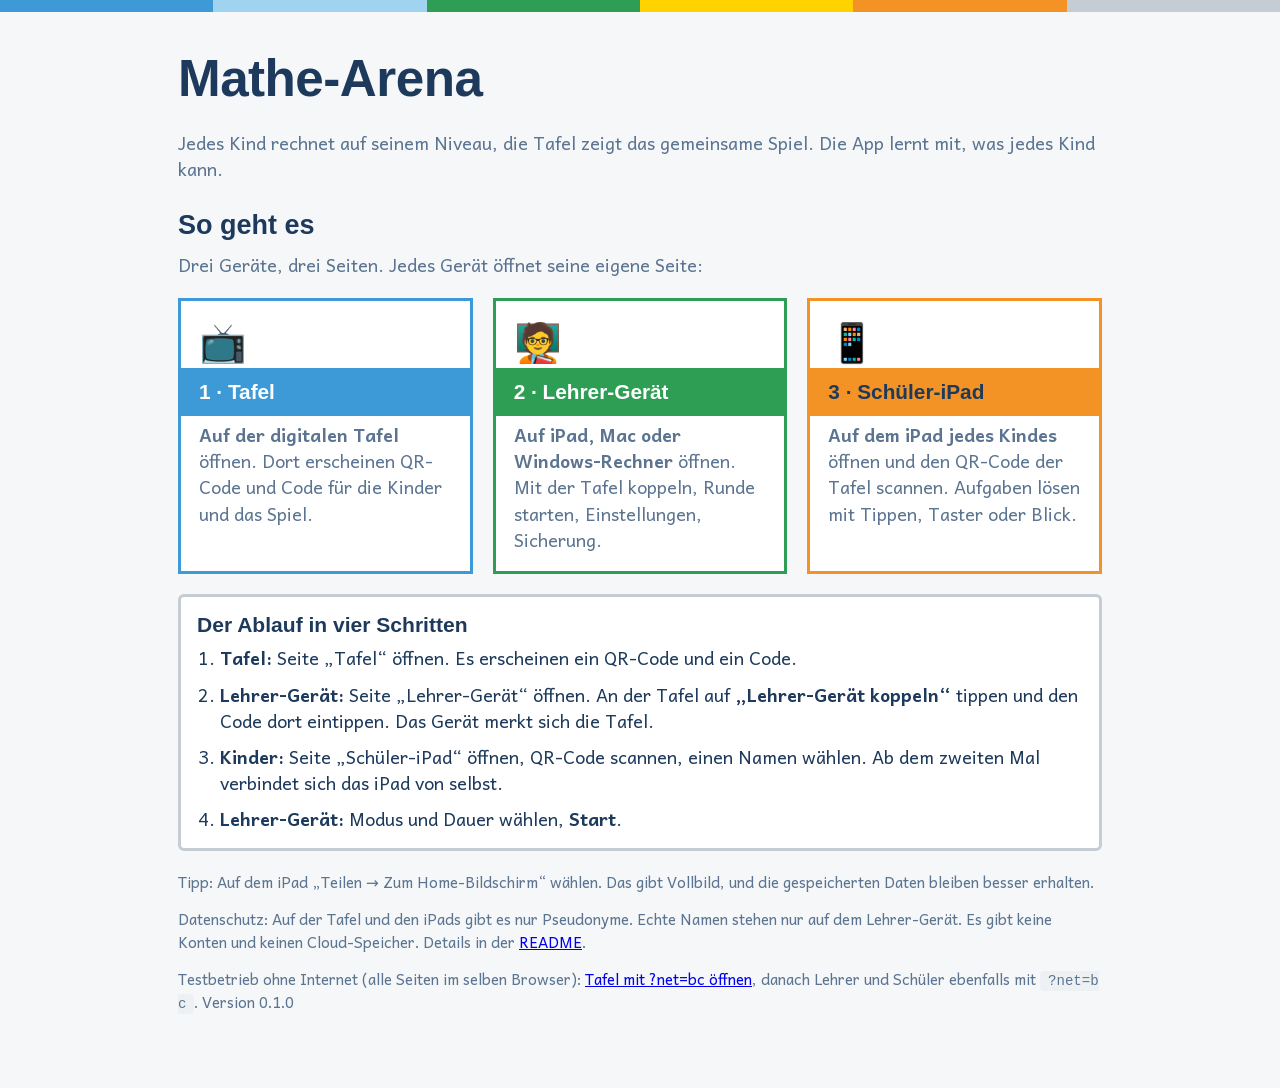
==== index.html @ 2b8276e8 "Blumenwiese als zweites Klassenziel: jede richtige Antwort lässt eine Blume sprießen Auswahl Rennstr" ====
<!doctype html>
<html lang="de">
<head>
<meta charset="utf-8">
<meta name="viewport" content="width=device-width, initial-scale=1">
<meta name="apple-mobile-web-app-capable" content="yes">
<title>Mathe-Arena</title>
<link rel="stylesheet" href="css/style.css?v=6">
</head>
<body class="theme-jugend">
<div class="band" aria-hidden="true"><i></i><i></i><i></i><i></i><i></i><i></i></div>
<div class="home">
  <h1>Mathe-Arena</h1>
  <p class="muted">Jedes Kind rechnet auf seinem Niveau, die Tafel zeigt das gemeinsame Spiel. Die App lernt mit, was jedes Kind kann.</p>

  <h2 style="margin-top:28px">So geht es</h2>
  <p class="muted" style="margin-top:0">Drei Geräte, drei Seiten. Jedes Gerät öffnet seine eigene Seite:</p>
  <div class="tiles">
    <a class="tile" id="lTafel" href="tafel.html"><div class="ic">📺</div><h2>1 · Tafel</h2><div class="muted"><b>Auf der digitalen Tafel</b> öffnen. Dort erscheinen QR-Code und Code für die Kinder und das Spiel.</div></a>
    <a class="tile" id="lLehrer" href="lehrer.html"><div class="ic">🧑‍🏫</div><h2>2 · Lehrer-Gerät</h2><div class="muted"><b>Auf iPad, Mac oder Windows-Rechner</b> öffnen. Mit der Tafel koppeln, Runde starten, Einstellungen, Sicherung.</div></a>
    <a class="tile" id="lSchueler" href="schueler.html"><div class="ic">📱</div><h2>3 · Schüler-iPad</h2><div class="muted"><b>Auf dem iPad jedes Kindes</b> öffnen und den QR-Code der Tafel scannen. Aufgaben lösen mit Tippen, Taster oder Blick.</div></a>
  </div>

  <div class="card" style="margin-top:8px">
    <h3 style="margin-top:0">Der Ablauf in vier Schritten</h3>
    <ol class="steps">
      <li><b>Tafel:</b> Seite „Tafel“ öffnen. Es erscheinen ein QR-Code und ein Code.</li>
      <li><b>Lehrer-Gerät:</b> Seite „Lehrer-Gerät“ öffnen. An der Tafel auf <b>„Lehrer-Gerät koppeln“</b> tippen und den Code dort eintippen. Das Gerät merkt sich die Tafel.</li>
      <li><b>Kinder:</b> Seite „Schüler-iPad“ öffnen, QR-Code scannen, einen Namen wählen. Ab dem zweiten Mal verbindet sich das iPad von selbst.</li>
      <li><b>Lehrer-Gerät:</b> Modus und Dauer wählen, <b>Start</b>.</li>
    </ol>
  </div>

  <p class="small muted" style="margin-top:20px">Tipp: Auf dem iPad „Teilen → Zum Home-Bildschirm“ wählen. Das gibt Vollbild, und die gespeicherten Daten bleiben besser erhalten.</p>
  <p class="small muted">Datenschutz: Auf der Tafel und den iPads gibt es nur Pseudonyme. Echte Namen stehen nur auf dem Lehrer-Gerät. Es gibt keine Konten und keinen Cloud-Speicher. Details in der <a href="https://github.com/Walteroelf/Mathe-Arena#readme">README</a>.</p>
  <p class="small muted">Testbetrieb ohne Internet (alle Seiten im selben Browser): <a id="lTest" href="tafel.html?net=bc">Tafel mit ?net=bc öffnen</a>, danach Lehrer und Schüler ebenfalls mit <code>?net=bc</code>. Version <span id="ver"></span></p>
</div>
<script src="js/common.js?v=2"></script>
<script>document.getElementById('ver').textContent = MR.VERSION;</script>
</body>
</html>
---- css/style.css ----
/* Mathe-Arena: gemeinsame Gestaltung (Tafel, Lehrer, Schüler)
   Angelehnt an Kirmes-Kiosk und die Übersichtsseite: Erscheinungsbild der Spiele 1972 (Otl Aicher).
   Helle, heitere Farben (Blau, Hellblau, Grün, Hellgrün, Gelb, Orange, Silber, viel Weiß), flache Flächen,
   kleine Rundungen, kein Rot und kein Schwarz (Schrift in Dunkelblau). "Richtig" ist Grün, "Schau noch mal" Orange. */
@font-face{ font-family:"Andika"; font-weight:400; font-display:swap; src:url("../schriften/andika-400.woff2") format("woff2"); }
@font-face{ font-family:"Andika"; font-weight:700; font-display:swap; src:url("../schriften/andika-700.woff2") format("woff2"); }

:root{
  color-scheme:light dark;
  --blau:#3d9ad6; --hellblau:#9fd3f0; --gruen:#2f9e55; --hellgruen:#8cc63f; --gelb:#ffd200; --orange:#f39325; --silber:#c5ccd3; --orange-dunkel:#c76f0a;
  --bg:#f5f7f9; --panel:#ffffff; --panel2:#eef1f4; --line:#c5ccd3; --rand:#1d3a5c;
  --text:#1d3a5c; --muted:#5b7491;
  --accent:#1f6fae; --on-accent:#ffffff; --accent2:var(--orange);
  --ok:#2f9e55; --on-ok:#ffffff; --bad:var(--orange-dunkel); --warn:var(--gelb); --on-gelb:#1d3a5c;
  --radius:6px;
  --sky:#e3f3fc; --hill1:#8cc63f; --hill2:#2f9e55;
  --schrift:"Andika",system-ui,sans-serif;
  --anzeige:"Helvetica Neue",Helvetica,Arial,system-ui,sans-serif;
}
@media (prefers-color-scheme:dark){
  :root{
    --bg:#121c27; --panel:#1b2735; --panel2:#243345; --line:#3d5168; --rand:#9fb3c8;
    --text:#e8f0f7; --muted:#9fb3c8;
    --accent:#6bb8ea; --on-accent:#0f2133; --ok:#45b86b; --on-ok:#0f2133; --bad:#f3a24a;
    --sky:#1c3248; --hill1:#3f8a45; --hill2:#2b6b45;
  }
}
/* Leitfarbe je Stil (nur die Akzentfarbe wechselt) */
.theme-kinder{ --accent:#f39325; --on-accent:#1d3a5c; --accent2:#1f6fae; }
.theme-erwachsen{ --accent:#1e7f4a; --on-accent:#ffffff; --accent2:#f39325; }
@media (prefers-color-scheme:dark){
  .theme-kinder{ --accent:#f3a24a; --on-accent:#0f2133; --accent2:#6bb8ea; }
  .theme-erwachsen{ --accent:#45b86b; --on-accent:#0f2133; }
}

*{ box-sizing:border-box; -webkit-tap-highlight-color:transparent; }
html,body{ margin:0; height:100%; }
body{ background:var(--bg); color:var(--text); font:18px/1.45 var(--schrift); overscroll-behavior:none; }
h1,h2,h3{ margin:.2em 0 .4em; line-height:1.15; font-family:var(--anzeige); font-weight:800; }
button{ font:inherit; color:inherit; cursor:pointer; }
button:focus-visible,select:focus-visible,input:focus-visible,a:focus-visible{ outline:4px solid var(--hellblau); outline-offset:3px; }
.hidden{ display:none !important; }
.muted{ color:var(--muted); }
.small{ font-size:.85em; }
.row{ display:flex; gap:12px; align-items:center; flex-wrap:wrap; }
.grow{ flex:1; }

/* Farbband wie auf der Übersichtsseite */
.band{ display:flex; height:12px; flex:none; }
.band i{ flex:1; }
.band i:nth-child(1){ background:var(--blau); } .band i:nth-child(2){ background:var(--hellblau); } .band i:nth-child(3){ background:var(--gruen); }
.band i:nth-child(4){ background:var(--gelb); } .band i:nth-child(5){ background:var(--orange); } .band i:nth-child(6){ background:var(--silber); }

.btn{ background:var(--panel); border:3px solid var(--rand); border-radius:var(--radius); padding:10px 18px; font-weight:700; min-height:48px; }
.btn:active{ transform:translateY(2px); }
.btn.primary{ background:var(--accent); border-color:var(--accent); color:var(--on-accent); }
.btn.good{ background:var(--ok); border-color:var(--ok); color:var(--on-ok); }
.btn.danger{ background:transparent; border-color:var(--bad); color:var(--bad); }
.btn.small{ min-height:38px; padding:5px 12px; font-size:.9rem; border-width:2px; }
.btn.on{ outline:4px solid var(--hellblau); }
.btn:disabled{ opacity:.45; cursor:default; }
.btn.big{ font-size:1.35rem; padding:16px 26px; min-height:64px; }
a.btn{ color:inherit; text-decoration:none; display:inline-flex; align-items:center; }
.card{ background:var(--panel); border:3px solid var(--line); border-radius:var(--radius); padding:16px; }
input,select{ font:inherit; background:var(--panel); color:var(--text); border:3px solid var(--line); border-radius:var(--radius); padding:8px 12px; min-height:46px; max-width:100%; }
input:focus,select:focus{ border-color:var(--accent); }
input[type=checkbox],input[type=radio]{ min-height:0; width:22px; height:22px; accent-color:var(--accent); }
label.chk{ display:flex; gap:8px; align-items:center; padding:6px 0; }
.seg{ display:inline-flex; border:3px solid var(--rand); border-radius:var(--radius); overflow:hidden; background:var(--panel); }
.seg button{ border:0; background:transparent; padding:9px 16px; font-weight:700; }
.seg button.on{ background:var(--accent); color:var(--on-accent); }
.dot{ display:inline-block; width:12px; height:12px; border-radius:50%; background:var(--silber); vertical-align:middle; }
.dot.ok{ background:var(--gruen); } .dot.bad{ background:var(--orange-dunkel); } .dot.warn{ background:var(--gelb); } .dot.blue{ background:var(--blau); }
.steps{ margin:0; padding-left:1.3em; display:flex; flex-direction:column; gap:10px; }
code{ background:var(--panel2); border-radius:4px; padding:2px 8px; word-break:break-all; font-size:.92em; }
.banner{ background:color-mix(in srgb,var(--gelb) 30%,var(--panel)); border:3px solid var(--gelb); border-radius:var(--radius); padding:10px 14px; }

/* ---------- Startseite ---------- */
.home{ max-width:960px; margin:0 auto; padding:28px 18px 60px; }
.home h1{ font-size:clamp(2rem,6vw,3.2rem); font-weight:900; letter-spacing:-.01em; }
.home .tiles{ display:grid; grid-template-columns:repeat(auto-fit,minmax(250px,1fr)); gap:20px; margin:20px 0; }
.tile{ display:block; text-decoration:none; color:inherit; background:var(--panel); border:3px solid var(--c,var(--blau)); border-radius:0; transition:transform .12s,box-shadow .12s; }
.tile:hover{ transform:translate(-3px,-3px); box-shadow:6px 6px 0 var(--c,var(--blau)); }
.tile h2{ margin:0; padding:12px 18px; background:var(--c,var(--blau)); color:var(--on-c,#fff); font-size:1.3rem; }
.tile .ic{ font-size:2.4rem; padding:12px 18px 0; }
.tile .muted{ padding:6px 18px 18px; }
#lTafel{ --c:var(--blau); } #lLehrer{ --c:var(--gruen); } #lSchueler{ --c:var(--orange); --on-c:#1d3a5c; }
@media (prefers-reduced-motion:reduce){ .tile{ transition:none; } .tile:hover{ transform:none; } }

/* ---------- Schüler ---------- */
body.student{ display:flex; flex-direction:column; height:100dvh; overflow:hidden; user-select:none; -webkit-user-select:none; touch-action:manipulation; font-size:20px; }
.topbar{ display:flex; align-items:center; gap:10px; padding:8px 14px; background:var(--panel); border-bottom:3px solid var(--line); min-height:54px; }
.topbar .name{ font-family:var(--anzeige); font-weight:800; }
.topbar .pts{ margin-left:auto; font-weight:700; font-variant-numeric:tabular-nums; }
.timebar{ height:8px; background:var(--panel2); }
.timebar i{ display:block; height:100%; width:100%; background:var(--accent); transition:width .25s linear; }
.screen{ flex:1; min-height:0; display:none; flex-direction:column; padding:14px; overflow:auto; }
.screen.on{ display:flex; }
.center{ align-items:center; justify-content:center; text-align:center; gap:14px; }
.names{ display:grid; grid-template-columns:repeat(auto-fit,minmax(200px,1fr)); gap:12px; width:100%; max-width:720px; }
.names .btn{ font-size:1.1rem; }

.stage{ flex:1; min-height:0; display:flex; flex-direction:column; position:relative; }
.qwrap{ flex:0 0 auto; text-align:center; padding:6px 0 10px; }
.q{ font-size:clamp(2.4rem,9vw,5rem); font-weight:700; letter-spacing:.02em; font-variant-numeric:tabular-nums; }
.visual svg{ width:min(70vw,420px); max-height:30vh; }
.hintBox{ min-height:0; color:var(--muted); font-size:1.1rem; }
.hintBox svg{ width:min(60vw,300px); max-height:22vh; }
#ans{ flex:1; min-height:0; display:flex; flex-direction:column; }
.opts{ flex:1; min-height:0; display:grid; gap:14px; padding:4px 0; }
.opts.n4{ grid-template-columns:1fr 1fr; grid-template-rows:1fr 1fr; }
.opts.n2{ grid-template-columns:1fr 1fr; }
.opt{ position:relative; background:var(--panel); border:4px solid var(--rand); border-radius:var(--radius); font-size:clamp(2rem,8vw,4.2rem); font-weight:700; display:flex; align-items:center; justify-content:center; min-height:80px; overflow:hidden; }
.opt:active{ transform:translateY(2px); }
.opt.scan{ background:var(--gelb); color:var(--on-gelb); box-shadow:0 0 0 6px color-mix(in srgb,var(--gelb) 55%,transparent); }
.opt.right{ background:var(--gruen); border-color:var(--gruen); color:#fff; }
.opt.wrong{ background:var(--orange); border-color:var(--orange); color:#1d3a5c; }
.dwelling::after{ content:""; position:absolute; inset:0; background:color-mix(in srgb,var(--hellblau) 70%,transparent); animation:dwell var(--dwell,1200ms) linear forwards; pointer-events:none; }
@keyframes dwell{ from{ clip-path:inset(100% 0 0 0);} to{ clip-path:inset(0 0 0 0);} }
.shape{ width:46%; aspect-ratio:1; }
.pad{ flex:1; min-height:0; display:flex; flex-direction:column; gap:10px; }
.padval{ text-align:center; font-size:clamp(2.2rem,8vw,4rem); font-weight:700; min-height:1.3em; background:var(--panel); border:4px solid var(--rand); border-radius:var(--radius); }
.padgrid{ flex:1; min-height:0; display:grid; grid-template-columns:repeat(3,1fr); grid-template-rows:repeat(4,1fr); gap:10px; }
.padgrid button{ background:var(--panel); border:3px solid var(--rand); border-radius:var(--radius); font-size:2.2rem; font-weight:700; }
.padgrid button:active{ transform:translateY(2px); }
.padgrid button.go{ background:var(--gruen); border-color:var(--gruen); color:#fff; }
.bottombar{ display:flex; gap:10px; padding:8px 14px 12px; }
.bottombar .btn{ flex:1; }
.flashOk{ animation:fok .5s; } .flashBad{ animation:fbad .5s; }
@keyframes fok{ 0%{ box-shadow:inset 0 0 0 0 var(--gruen);} 30%{ box-shadow:inset 0 0 0 14px var(--gruen);} 100%{ box-shadow:inset 0 0 0 0 var(--gruen);} }
@keyframes fbad{ 0%{ box-shadow:inset 0 0 0 0 var(--orange);} 30%{ box-shadow:inset 0 0 0 14px var(--orange);} 100%{ box-shadow:inset 0 0 0 0 var(--orange);} }
.upBanner{ position:absolute; left:50%; top:8%; transform:translateX(-50%); background:var(--gelb); color:var(--on-gelb); border:4px solid var(--on-gelb); padding:10px 22px; border-radius:var(--radius); font-family:var(--anzeige); font-weight:900; font-size:1.3rem; z-index:5; animation:pop .4s; }
@keyframes pop{ from{ transform:translateX(-50%) scale(.6); opacity:0;} to{ transform:translateX(-50%) scale(1); opacity:1;} }

/* Stufe 0 */
.s0{ flex:1; display:flex; flex-direction:column; align-items:center; justify-content:center; gap:18px; text-align:center; position:relative; }
.s0 .say{ font-size:clamp(1.6rem,5vw,2.6rem); font-weight:700; min-height:1.3em; }
.bigTarget{ position:relative; width:min(62vw,52vh); aspect-ratio:1; border-radius:50%; background:var(--accent); color:var(--on-accent); display:flex; align-items:center; justify-content:center; font-size:2rem; font-weight:700; overflow:hidden; border:8px solid var(--rand); }
.bigTarget.calm{ opacity:.22; }
.bigTarget.go{ animation:pulse 1s infinite; border-color:var(--gelb); }
@keyframes pulse{ 0%,100%{ transform:scale(1);} 50%{ transform:scale(1.06);} }
.slots{ display:flex; gap:14px; justify-content:center; }
.slot{ width:min(14vw,90px); aspect-ratio:1; border-radius:50%; border:5px dashed var(--line); }
.slot.f{ border:0; background:var(--gruen); }
.numBig{ font-family:var(--anzeige); font-size:clamp(4rem,16vw,9rem); font-weight:900; line-height:1; }
.particle{ position:absolute; width:14px; height:14px; border-radius:50%; pointer-events:none; animation:fly .9s ease-out forwards; }
@keyframes fly{ from{ transform:translate(0,0) scale(1); opacity:1;} to{ transform:translate(var(--dx),var(--dy)) scale(.2); opacity:0;} }

.settings{ position:fixed; inset:0; background:var(--bg); z-index:50; overflow:auto; padding:16px; }
.settings .inner{ max-width:720px; margin:0 auto; display:flex; flex-direction:column; gap:14px; }
.testbox{ display:flex; align-items:center; gap:12px; padding:12px; border:3px dashed var(--line); border-radius:var(--radius); }
.testbox.learning{ border-color:var(--gelb); background:color-mix(in srgb,var(--gelb) 25%,transparent); }
.testdot{ width:26px; height:26px; border-radius:50%; background:var(--panel2); border:3px solid var(--line); }
.testdot.down{ background:var(--gruen); border-color:var(--gruen); }

/* ---------- Tafel ---------- */
body.board{ height:100dvh; overflow:hidden; display:flex; flex-direction:column; cursor:default; font-size:20px; }
.bbar{ display:flex; align-items:center; gap:22px; padding:10px 26px; background:var(--panel); border-bottom:3px solid var(--line); font-size:1.2rem; }
.bbar .timer{ margin-left:auto; font-family:var(--anzeige); font-size:2.6rem; font-weight:900; font-variant-numeric:tabular-nums; }
.bbar .gear{ background:var(--panel); border:3px solid var(--rand); border-radius:var(--radius); padding:6px 14px; font-size:1.1rem; font-weight:700; }
.bmain{ flex:1; min-height:0; position:relative; }
.view{ position:absolute; inset:0; padding:24px 32px; display:none; }
.view.on{ display:flex; }
#vLobby{ gap:48px; align-items:center; justify-content:center; }
#qrBox canvas{ width:min(38vh,34vw); height:min(38vh,34vw); border:3px solid var(--line); }
.codeBig{ font-family:var(--anzeige); font-size:5rem; font-weight:900; letter-spacing:.2em; }
.chips{ display:flex; flex-wrap:wrap; gap:12px; }
.chip{ display:inline-flex; align-items:center; gap:8px; padding:8px 18px; border-radius:999px; background:var(--panel); border:4px solid var(--c,var(--line)); font-size:1.3rem; font-weight:700; }
.chip.off{ opacity:.4; }
.chip .dot{ background:var(--c); }
#vRun{ flex-direction:column; gap:14px; }
#trackBox{ position:relative; flex:1; min-height:0; }
#track{ width:100%; height:100%; }
#pct{ position:absolute; left:0; right:0; top:50%; transform:translateY(-50%); text-align:center; pointer-events:none; }
#pct b{ font-family:var(--anzeige); font-size:6rem; font-weight:900; display:block; line-height:1; }
#pct span{ font-size:1.6rem; color:var(--muted); }
#lanes{ flex:1; min-height:0; display:flex; flex-direction:column; justify-content:center; gap:10px; }
.lane{ display:grid; grid-template-columns:230px 1fr 90px; gap:14px; align-items:center; font-size:1.4rem; font-weight:700; }
.lane .bar{ height:34px; background:var(--panel2); border:3px solid var(--line); border-radius:999px; overflow:hidden; }
.lane .bar i{ display:block; height:100%; width:0; background:var(--c); border-radius:999px; transition:width .6s ease; }
.lane .v{ text-align:right; font-variant-numeric:tabular-nums; }
#ticker{ height:46px; display:flex; gap:12px; overflow:hidden; align-items:center; }
.tick{ padding:6px 14px; border-radius:999px; background:var(--panel); border:3px solid var(--c); font-weight:700; animation:pop2 .4s; white-space:nowrap; }
@keyframes pop2{ from{ transform:scale(.6); opacity:0;} to{ transform:scale(1); opacity:1;} }
#vEnd{ flex-direction:column; align-items:center; justify-content:center; text-align:center; gap:18px; }
#vEnd h1{ font-size:4.2rem; font-weight:900; }
.titles{ display:flex; gap:18px; flex-wrap:wrap; justify-content:center; }
.titleCard{ background:var(--panel); border:4px solid var(--gelb); border-radius:var(--radius); padding:16px 26px; min-width:220px; }
.titleCard .ic{ font-size:2.6rem; }
.overlay{ position:fixed; inset:0; background:#1d3a5ccc; z-index:30; display:flex; align-items:center; justify-content:center; padding:20px; }
.overlay .card{ max-width:640px; width:100%; display:flex; flex-direction:column; gap:14px; max-height:92vh; overflow:auto; border-color:var(--rand); }
.overlay canvas{ width:240px; height:240px; align-self:center; border:3px solid var(--line); }

/* ---------- Lehrer ---------- */
body.teacher{ min-height:100dvh; height:auto; font-size:17px; }
.tbar{ position:sticky; top:0; z-index:10; display:flex; align-items:center; gap:12px; flex-wrap:wrap; padding:10px 16px; background:var(--panel); border-bottom:3px solid var(--line); }
.tabs{ display:flex; gap:6px; }
.tabs button{ border:0; background:transparent; padding:10px 16px; border-radius:var(--radius); font-weight:700; color:var(--muted); }
.tabs button.on{ background:var(--accent); color:var(--on-accent); }
.tmain{ max-width:1100px; margin:0 auto; padding:16px; display:flex; flex-direction:column; gap:16px; }
.kids{ display:grid; grid-template-columns:repeat(auto-fill,minmax(260px,1fr)); gap:14px; }
.kid{ background:var(--panel); border:3px solid var(--line); border-radius:var(--radius); padding:12px; display:flex; flex-direction:column; gap:6px; }
.kid.red{ border-color:var(--orange-dunkel); background:color-mix(in srgb,var(--orange) 14%,var(--panel)); }
.kid.yellow{ border-color:var(--gelb); border-width:4px; }
.kid.blue{ border-color:var(--blau); border-width:4px; }
.kid.green{ border-color:var(--gruen); }
.kid.off{ opacity:.55; }
.kid .nm{ font-family:var(--anzeige); font-weight:800; font-size:1.1rem; display:flex; gap:8px; align-items:center; }
.kid .tk{ font-size:1.4rem; font-weight:700; min-height:1.6em; font-variant-numeric:tabular-nums; }
.lv{ display:flex; gap:6px; flex-wrap:wrap; }
.lv span{ background:var(--panel2); border-radius:4px; padding:2px 8px; font-size:.8rem; }
table.tbl{ width:100%; border-collapse:collapse; }
table.tbl th,table.tbl td{ text-align:left; padding:8px 10px; border-bottom:2px solid var(--line); vertical-align:middle; }
.modal{ position:fixed; inset:0; background:#1d3a5ccc; z-index:40; display:flex; align-items:flex-start; justify-content:center; padding:16px; overflow:auto; }
.modal .card{ width:100%; max-width:640px; display:flex; flex-direction:column; gap:12px; border-color:var(--rand); }
.field{ display:grid; grid-template-columns:150px 1fr; gap:10px; align-items:center; }
@media (max-width:640px){ .field{ grid-template-columns:1fr; } }

/* ---------- Blumenwiese (Tafel) ---------- */
#wieseBg{ position:absolute; inset:0; overflow:hidden; background:var(--sky); }
#wieseBg.low{ top:58%; }
#wieseBg.low #meadowInfo{ display:none; }
#vEnd.wiese{ justify-content:flex-start; gap:10px; padding-top:16px; }
#vEnd.wiese h1{ font-size:3rem; margin:0; }
#vEnd.wiese .titleCard{ padding:8px 18px; min-width:180px; }
#vEnd.wiese .titleCard .ic{ font-size:2rem; }
#vEnd.wiese #endChips{ display:none; }
#meadow{ width:100%; height:100%; overflow:visible; display:block; }
#meadowInfo{ position:absolute; left:28px; top:22px; background:var(--panel); border:4px solid var(--gruen); border-radius:var(--radius); padding:8px 18px; font-size:1.5rem; font-weight:700; }
#ticker{ margin-top:auto; position:relative; }
.fl-stem{ transform-origin:0 0; animation:stemUp .8s ease-out both; }
.fl-head{ transform-origin:0 0; animation:bloomIn .7s .55s cubic-bezier(.2,1.7,.4,1) both; }
@keyframes stemUp{ from{ transform:scaleY(0); } to{ transform:scaleY(1); } }
@keyframes bloomIn{ from{ transform:scale(0) rotate(-50deg); } to{ transform:scale(1) rotate(0); } }
.bfly{ animation:flyAcross 8s linear forwards; }
.bfly .wing{ transform-origin:0 0; animation:flap .25s ease-in-out infinite alternate; }
@keyframes flyAcross{ from{ transform:translate(-60px,var(--y)); } 50%{ transform:translate(500px,calc(var(--y) - 50px)); } to{ transform:translate(1060px,var(--y)); } }
@keyframes flap{ from{ transform:scaleX(1); } to{ transform:scaleX(.35); } }
@media (prefers-reduced-motion:reduce){ .fl-stem,.fl-head{ animation-duration:.01s; animation-delay:0s; } .bfly{ display:none; } }
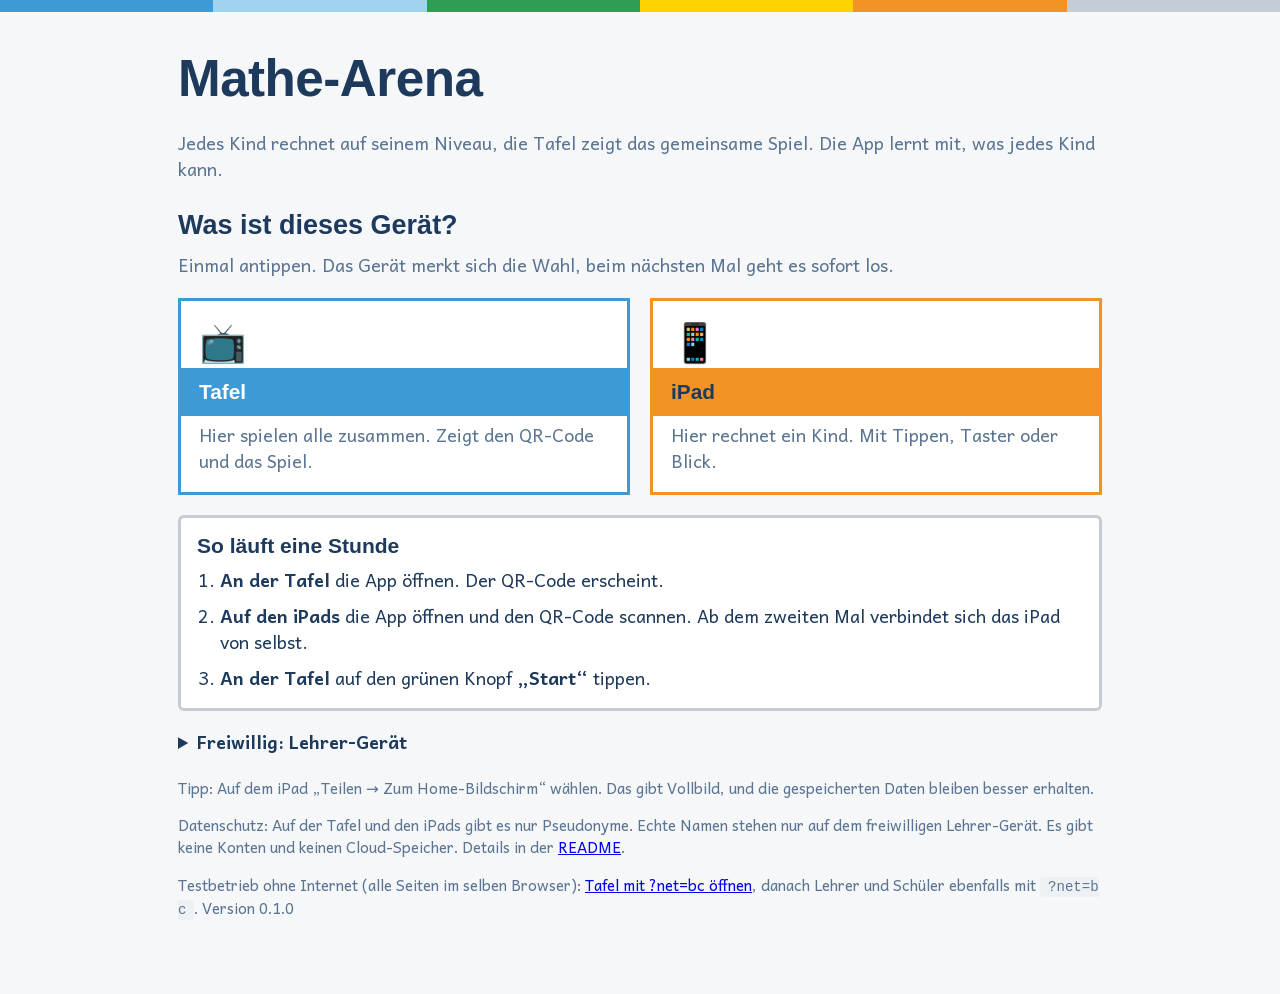
==== commit 258747ce: "Einfacher Alltag: Tafel und iPads reichen, Gerät merkt sich seine Rolle Großer Start-Knopf an der Ta" ====
--- a/index.html
+++ b/index.html
@@ -4,8 +4,9 @@
 <meta charset="utf-8">
 <meta name="viewport" content="width=device-width, initial-scale=1">
 <meta name="apple-mobile-web-app-capable" content="yes">
+<meta name="apple-mobile-web-app-title" content="Mathe-Arena">
 <title>Mathe-Arena</title>
-<link rel="stylesheet" href="css/style.css?v=6">
+<link rel="stylesheet" href="css/style.css?v=8">
 </head>
 <body class="theme-jugend">
 <div class="band" aria-hidden="true"><i></i><i></i><i></i><i></i><i></i><i></i></div>
@@ -13,29 +14,49 @@
   <h1>Mathe-Arena</h1>
   <p class="muted">Jedes Kind rechnet auf seinem Niveau, die Tafel zeigt das gemeinsame Spiel. Die App lernt mit, was jedes Kind kann.</p>
 
-  <h2 style="margin-top:28px">So geht es</h2>
-  <p class="muted" style="margin-top:0">Drei Geräte, drei Seiten. Jedes Gerät öffnet seine eigene Seite:</p>
+  <h2 style="margin-top:28px">Was ist dieses Gerät?</h2>
+  <p class="muted" style="margin-top:0">Einmal antippen. Das Gerät merkt sich die Wahl, beim nächsten Mal geht es sofort los.</p>
   <div class="tiles">
-    <a class="tile" id="lTafel" href="tafel.html"><div class="ic">📺</div><h2>1 · Tafel</h2><div class="muted"><b>Auf der digitalen Tafel</b> öffnen. Dort erscheinen QR-Code und Code für die Kinder und das Spiel.</div></a>
-    <a class="tile" id="lLehrer" href="lehrer.html"><div class="ic">🧑‍🏫</div><h2>2 · Lehrer-Gerät</h2><div class="muted"><b>Auf iPad, Mac oder Windows-Rechner</b> öffnen. Mit der Tafel koppeln, Runde starten, Einstellungen, Sicherung.</div></a>
-    <a class="tile" id="lSchueler" href="schueler.html"><div class="ic">📱</div><h2>3 · Schüler-iPad</h2><div class="muted"><b>Auf dem iPad jedes Kindes</b> öffnen und den QR-Code der Tafel scannen. Aufgaben lösen mit Tippen, Taster oder Blick.</div></a>
+    <a class="tile" id="lTafel" href="tafel.html" data-role="tafel"><div class="ic">📺</div><h2>Tafel</h2><div class="muted">Hier spielen alle zusammen. Zeigt den QR-Code und das Spiel.</div></a>
+    <a class="tile" id="lSchueler" href="schueler.html" data-role="schueler"><div class="ic">📱</div><h2>iPad</h2><div class="muted">Hier rechnet ein Kind. Mit Tippen, Taster oder Blick.</div></a>
   </div>
 
-  <div class="card" style="margin-top:8px">
-    <h3 style="margin-top:0">Der Ablauf in vier Schritten</h3>
+  <div class="card">
+    <h3 style="margin-top:0">So läuft eine Stunde</h3>
     <ol class="steps">
-      <li><b>Tafel:</b> Seite „Tafel“ öffnen. Es erscheinen ein QR-Code und ein Code.</li>
-      <li><b>Lehrer-Gerät:</b> Seite „Lehrer-Gerät“ öffnen. An der Tafel auf <b>„Lehrer-Gerät koppeln“</b> tippen und den Code dort eintippen. Das Gerät merkt sich die Tafel.</li>
-      <li><b>Kinder:</b> Seite „Schüler-iPad“ öffnen, QR-Code scannen, einen Namen wählen. Ab dem zweiten Mal verbindet sich das iPad von selbst.</li>
-      <li><b>Lehrer-Gerät:</b> Modus und Dauer wählen, <b>Start</b>.</li>
+      <li><b>An der Tafel</b> die App öffnen. Der QR-Code erscheint.</li>
+      <li><b>Auf den iPads</b> die App öffnen und den QR-Code scannen. Ab dem zweiten Mal verbindet sich das iPad von selbst.</li>
+      <li><b>An der Tafel</b> auf den grünen Knopf <b>„Start“</b> tippen.</li>
     </ol>
   </div>
 
-  <p class="small muted" style="margin-top:20px">Tipp: Auf dem iPad „Teilen → Zum Home-Bildschirm“ wählen. Das gibt Vollbild, und die gespeicherten Daten bleiben besser erhalten.</p>
-  <p class="small muted">Datenschutz: Auf der Tafel und den iPads gibt es nur Pseudonyme. Echte Namen stehen nur auf dem Lehrer-Gerät. Es gibt keine Konten und keinen Cloud-Speicher. Details in der <a href="https://github.com/Walteroelf/Mathe-Arena#readme">README</a>.</p>
+  <details style="margin-top:18px">
+    <summary><b>Freiwillig: Lehrer-Gerät</b></summary>
+    <p class="muted">Für die echten Namen der Kinder, eine Sicherung der Lernstände und die Steuerung vom Platz aus. Zum Spielen wird es nicht gebraucht. Auf iPad, Mac oder Windows-Rechner öffnen.</p>
+    <a class="btn" id="lLehrer" href="lehrer.html" data-role="lehrer">🧑‍🏫 Lehrer-Gerät öffnen</a>
+  </details>
+
+  <p class="small muted" style="margin-top:22px">Tipp: Auf dem iPad „Teilen → Zum Home-Bildschirm“ wählen. Das gibt Vollbild, und die gespeicherten Daten bleiben besser erhalten.</p>
+  <p class="small muted">Datenschutz: Auf der Tafel und den iPads gibt es nur Pseudonyme. Echte Namen stehen nur auf dem freiwilligen Lehrer-Gerät. Es gibt keine Konten und keinen Cloud-Speicher. Details in der <a href="https://github.com/Walteroelf/Mathe-Arena#readme">README</a>.</p>
   <p class="small muted">Testbetrieb ohne Internet (alle Seiten im selben Browser): <a id="lTest" href="tafel.html?net=bc">Tafel mit ?net=bc öffnen</a>, danach Lehrer und Schüler ebenfalls mit <code>?net=bc</code>. Version <span id="ver"></span></p>
+  <p class="small muted" id="roleLine"></p>
 </div>
 <script src="js/common.js?v=2"></script>
-<script>document.getElementById('ver').textContent = MR.VERSION;</script>
+<script>
+  document.getElementById('ver').textContent = MR.VERSION;
+  var PAGES = { tafel: 'tafel.html', schueler: 'schueler.html', lehrer: 'lehrer.html' };
+  var NAMES = { tafel: 'Tafel', schueler: 'iPad', lehrer: 'Lehrer-Gerät' };
+  var role = MR.store.get('mr.role', null);
+  var wechseln = location.search.indexOf('wechseln') >= 0;
+  if (role && PAGES[role] && !wechseln) {
+    location.replace(PAGES[role] + MR.netQuery);          // Gerät kennt seine Rolle: gleich weiter
+  } else if (role && PAGES[role]) {
+    document.getElementById('roleLine').innerHTML = 'Dieses Gerät ist bisher: <b>' + NAMES[role] + '</b>. <a href="#" id="roleReset">Auswahl vergessen</a>';
+    document.getElementById('roleReset').onclick = function (e) { e.preventDefault(); MR.store.del('mr.role'); location.href = 'index.html'; };
+  }
+  document.querySelectorAll('[data-role]').forEach(function (a) {
+    a.addEventListener('click', function () { MR.store.set('mr.role', a.dataset.role); a.href = PAGES[a.dataset.role] + MR.netQuery; });
+  });
+</script>
 </body>
 </html>
--- a/css/style.css
+++ b/css/style.css
@@ -237,3 +237,13 @@
 @keyframes flyAcross{ from{ transform:translate(-60px,var(--y)); } 50%{ transform:translate(500px,calc(var(--y) - 50px)); } to{ transform:translate(1060px,var(--y)); } }
 @keyframes flap{ from{ transform:scaleX(1); } to{ transform:scaleX(.35); } }
 @media (prefers-reduced-motion:reduce){ .fl-stem,.fl-head{ animation-duration:.01s; animation-delay:0s; } .bfly{ display:none; } }
+
+.btn.huge{ font-size:2rem; padding:20px 48px; min-height:92px; }
+.bbar .gear.alert{ background:var(--orange); border-color:var(--orange-dunkel); color:#1d3a5c; animation:pulse 1.2s infinite; }
+.helpRow{ display:flex; gap:12px; align-items:center; flex-wrap:wrap; padding:10px 0; border-bottom:2px solid var(--line); }
+.helpRow.help{ background:color-mix(in srgb,var(--orange) 18%,transparent); }
+.helpRow.idle,.helpRow.err{ background:color-mix(in srgb,var(--gelb) 22%,transparent); }
+.helpRow.off{ opacity:.5; }
+
+.bbar>*{ white-space:nowrap; }
+.bbar{ flex-wrap:wrap; }
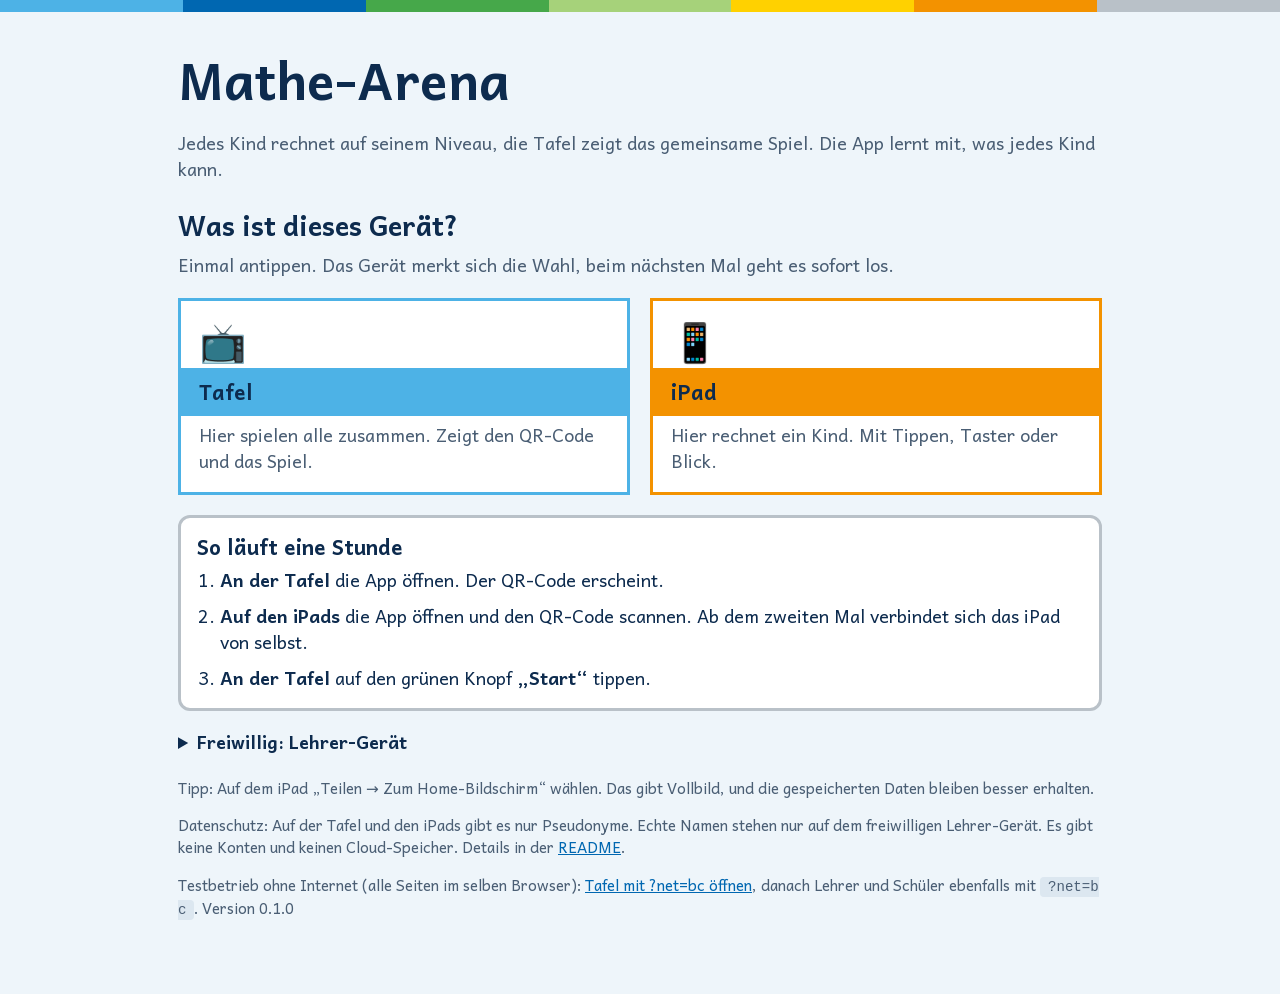
==== commit 587c8d96: "Gemeinsames Olympia-72-Design übernehmen - design.css (Version 2) und DESIGN.md, in allen vier Seite" ====
--- a/index.html
+++ b/index.html
@@ -6,10 +6,11 @@
 <meta name="apple-mobile-web-app-capable" content="yes">
 <meta name="apple-mobile-web-app-title" content="Mathe-Arena">
 <title>Mathe-Arena</title>
-<link rel="stylesheet" href="css/style.css?v=8">
+<link rel="stylesheet" href="design.css?v=2">
+<link rel="stylesheet" href="css/style.css?v=11">
 </head>
 <body class="theme-jugend">
-<div class="band" aria-hidden="true"><i></i><i></i><i></i><i></i><i></i><i></i></div>
+<div class="band" aria-hidden="true"><i></i><i></i><i></i><i></i><i></i><i></i><i></i></div>
 <div class="home">
   <h1>Mathe-Arena</h1>
   <p class="muted">Jedes Kind rechnet auf seinem Niveau, die Tafel zeigt das gemeinsame Spiel. Die App lernt mit, was jedes Kind kann.</p>
@@ -41,7 +42,7 @@
   <p class="small muted">Testbetrieb ohne Internet (alle Seiten im selben Browser): <a id="lTest" href="tafel.html?net=bc">Tafel mit ?net=bc öffnen</a>, danach Lehrer und Schüler ebenfalls mit <code>?net=bc</code>. Version <span id="ver"></span></p>
   <p class="small muted" id="roleLine"></p>
 </div>
-<script src="js/common.js?v=2"></script>
+<script src="js/common.js?v=3"></script>
 <script>
   document.getElementById('ver').textContent = MR.VERSION;
   var PAGES = { tafel: 'tafel.html', schueler: 'schueler.html', lehrer: 'lehrer.html' };
--- a/design.css
+++ b/design.css
@@ -0,0 +1,136 @@
+/* ==========================================================================
+   Gemeinsames Design der Unterrichts-Apps (Förderschule KME)
+   Farben angelehnt an Olympia München 1972 (Otl Aicher):
+   sieben Farben plus Weiß, kein Rot, kein Schwarz. Regeln: DESIGN.md
+   Diese Datei ist in allen Apps gleich. App-eigenes gehört in style.css.
+   Version 2 (Fachfarben, App-Akzent)
+   ========================================================================== */
+
+:root {
+  /* Palette */
+  --hellblau:    #4DB2E6;  /* Hauptfarbe, Hauptknopf */
+  --blau:        #0067B1;  /* nur Schrift, Links, Linien, Symbole auf Weiß, nie als Fläche */
+  --gruen:       #46A84A;  /* „Richtig“, Weiter */
+  --hellgruen:   #A6D27A;
+  --gelb:        #FFD100;  /* Hinweis, Markierung, Fokus */
+  --orange:      #F39200;  /* „Schau noch mal“ */
+  --silber:      #B9C1C8;
+  --weiss:       #FFFFFF;
+  --dunkelblau:  #0D2B4E;  /* Schrift statt Schwarz, auf jeder Farbfläche */
+
+  /* Fachfarben als Signal im Stundenplan. Nur als Fläche mit dunkelblauer Schrift.
+     Deutsch ist ein warmes Zinnoberrot, kein Signalrot (4,7 : 1 mit Dunkelblau). */
+  --fach-deutsch: #EF6B45;
+  --fach-mathe:   var(--hellblau);
+
+  /* Akzent der App: Hauptknöpfe, Auswahl. Standard Hellblau, eine App kann ihre Fachfarbe setzen. */
+  --app-akzent:  var(--hellblau);
+
+  /* dunklere Töne für farbige Schrift auf Weiß */
+  --gruen-text:  #1E6B2A;
+  --orange-text: #9A4F00;
+
+  /* Rollen (wechseln im Dunkelmodus) */
+  --hg:          #EEF5FA;  /* Seitenhintergrund */
+  --karte:       #FFFFFF;  /* Karten, Fenster */
+  --flaeche-2:   #DCE7F0;  /* Reiterleiste, leise Flächen */
+  --auswahl:     #DCEFFA;  /* ausgewählte Karte */
+  --text:        var(--dunkelblau);
+  --leise:       #4A5E74;  /* Nebentext, 6,1 : 1 auf --hg */
+  --linie:       #D5DEE6;  /* Trennlinien (nur Deko) */
+  --rand:        #6E8094;  /* Ränder von Eingabefeldern und Schaltern, mind. 3 : 1 */
+  --akzent-text: var(--blau);
+  --hinweis-text: var(--orange-text);
+
+  /* Schrift */
+  --schrift: "Andika", system-ui, -apple-system, sans-serif;
+  --gr-1: 18px;
+  --gr-2: 22px;
+  --gr-3: 28px;
+  --gr-4: 36px;
+
+  /* Abstände (8er-Raster) */
+  --a-1: 8px;
+  --a-2: 16px;
+  --a-3: 24px;
+  --a-4: 32px;
+
+  /* Formen */
+  --rundung: 12px;
+  --rundung-gross: 20px;
+  --knopf-hoehe: 56px;
+  --rand-breite: 2px;
+
+  color-scheme: light dark;
+}
+
+@media (prefers-color-scheme: dark) {
+  :root {
+    --hg:          #0B1A2C;
+    --karte:       #13263D;
+    --flaeche-2:   #1B3350;
+    --auswahl:     #18395A;
+    --text:        #E8F1F8;
+    --leise:       #A9BCCF;
+    --linie:       #24405F;
+    --rand:        #6F86A0;
+    --akzent-text: var(--hellblau);
+    --hinweis-text: var(--orange);
+  }
+}
+
+/* ---------- Grundlage ---------- */
+*, *::before, *::after { box-sizing: border-box; }
+html, body { margin: 0; }
+body {
+  font-family: var(--schrift);
+  font-size: var(--gr-1);
+  line-height: 1.4;
+  color: var(--text);
+  -webkit-text-size-adjust: 100%;
+}
+button, input, select, textarea { font: inherit; color: inherit; }
+button { cursor: pointer; }
+button:disabled { opacity: 0.45; cursor: not-allowed; }
+a { color: var(--akzent-text); }
+
+/* Fokus-Rahmen für Taster und Tastatur: Gelb innen, Dunkelblau außen, auf jeder Farbe sichtbar */
+:focus-visible {
+  outline: 4px solid var(--gelb);
+  outline-offset: 0;
+  box-shadow: 0 0 0 7px var(--dunkelblau);
+}
+
+/* ---------- Knöpfe ---------- */
+/* Hauptknopf: Hellblau. Alle Knöpfe mit dunkelblauer Schrift, flach, ohne Schatten. */
+.knopf {
+  display: inline-flex; align-items: center; justify-content: center; gap: var(--a-1);
+  min-height: var(--knopf-hoehe);
+  padding: 0 var(--a-3);
+  border: var(--rand-breite) solid transparent;
+  border-radius: var(--rundung);
+  background: var(--app-akzent); color: var(--dunkelblau);
+  font-weight: 700; text-decoration: none;
+}
+.knopf.leise   { background: var(--karte); color: var(--text); border-color: var(--rand); }
+.knopf.gruen   { background: var(--gruen); }
+.knopf.gelb    { background: var(--gelb); }
+.knopf.orange  { background: var(--orange); }
+
+/* Symbole: eigene Linien-SVGs, Farbe = Schriftfarbe */
+.symbol {
+  width: 1.2em; height: 1.2em; flex: none; vertical-align: -0.2em;
+  fill: none; stroke: currentColor; stroke-width: 2.2; stroke-linecap: round; stroke-linejoin: round;
+}
+
+/* ---------- Ruhige Bewegung, wenn das iPad es so eingestellt hat ----------
+   Langsame Anzeigen, die etwas bedeuten (z. B. ein ablaufender Zeitbalken),
+   bekommen die Klasse .bewegung-erlaubt und laufen weiter. */
+@media (prefers-reduced-motion: reduce) {
+  *:not(.bewegung-erlaubt), *::before, *::after {
+    animation-duration: 0.01ms !important;
+    animation-iteration-count: 1 !important;
+    transition-duration: 0.01ms !important;
+    scroll-behavior: auto !important;
+  }
+}
--- a/css/style.css
+++ b/css/style.css
@@ -1,44 +1,38 @@
 /* Mathe-Arena: gemeinsame Gestaltung (Tafel, Lehrer, Schüler)
-   Angelehnt an Kirmes-Kiosk und die Übersichtsseite: Erscheinungsbild der Spiele 1972 (Otl Aicher).
-   Helle, heitere Farben (Blau, Hellblau, Grün, Hellgrün, Gelb, Orange, Silber, viel Weiß), flache Flächen,
-   kleine Rundungen, kein Rot und kein Schwarz (Schrift in Dunkelblau). "Richtig" ist Grün, "Schau noch mal" Orange. */
+   Farben, Schrift und Grundregeln aus design.css (Olympia-72-Palette, siehe DESIGN.md).
+   Auf jeder Farbfläche steht Dunkelblau, keine weiße Schrift, kein Rot, kein Schwarz.
+   "Richtig" ist Grün, "Schau noch mal" Orange. Hier stehen nur die Namen, die diese App zusätzlich nutzt. */
 @font-face{ font-family:"Andika"; font-weight:400; font-display:swap; src:url("../schriften/andika-400.woff2") format("woff2"); }
 @font-face{ font-family:"Andika"; font-weight:700; font-display:swap; src:url("../schriften/andika-700.woff2") format("woff2"); }
 
 :root{
-  color-scheme:light dark;
-  --blau:#3d9ad6; --hellblau:#9fd3f0; --gruen:#2f9e55; --hellgruen:#8cc63f; --gelb:#ffd200; --orange:#f39325; --silber:#c5ccd3; --orange-dunkel:#c76f0a;
-  --bg:#f5f7f9; --panel:#ffffff; --panel2:#eef1f4; --line:#c5ccd3; --rand:#1d3a5c;
-  --text:#1d3a5c; --muted:#5b7491;
-  --accent:#1f6fae; --on-accent:#ffffff; --accent2:var(--orange);
-  --ok:#2f9e55; --on-ok:#ffffff; --bad:var(--orange-dunkel); --warn:var(--gelb); --on-gelb:#1d3a5c;
-  --radius:6px;
-  --sky:#e3f3fc; --hill1:#8cc63f; --hill2:#2f9e55;
-  --schrift:"Andika",system-ui,sans-serif;
-  --anzeige:"Helvetica Neue",Helvetica,Arial,system-ui,sans-serif;
+  --bg:var(--hg); --panel:var(--karte); --panel2:var(--flaeche-2); --line:var(--silber);
+  --rand:var(--dunkelblau);          /* kräftige Ränder von Knöpfen und Karten */
+  --muted:var(--leise);
+  --orange-dunkel:var(--orange-text);
+  --accent:var(--hellblau); --on-accent:var(--dunkelblau); --accent2:var(--orange);
+  --ok:var(--gruen); --on-ok:var(--dunkelblau); --bad:var(--orange-text); --warn:var(--gelb); --on-gelb:var(--dunkelblau);
+  --radius:var(--rundung);
+  --sky:#e3f3fc; --hill1:var(--hellgruen); --hill2:var(--gruen);
+  --anzeige:var(--schrift);          /* Überschriften auch in Andika */
 }
 @media (prefers-color-scheme:dark){
   :root{
-    --bg:#121c27; --panel:#1b2735; --panel2:#243345; --line:#3d5168; --rand:#9fb3c8;
-    --text:#e8f0f7; --muted:#9fb3c8;
-    --accent:#6bb8ea; --on-accent:#0f2133; --ok:#45b86b; --on-ok:#0f2133; --bad:#f3a24a;
+    --line:#3d5168; --rand:#9fb3c8;
+    --bad:var(--orange);
     --sky:#1c3248; --hill1:#3f8a45; --hill2:#2b6b45;
   }
 }
-/* Leitfarbe je Stil (nur die Akzentfarbe wechselt) */
-.theme-kinder{ --accent:#f39325; --on-accent:#1d3a5c; --accent2:#1f6fae; }
-.theme-erwachsen{ --accent:#1e7f4a; --on-accent:#ffffff; --accent2:#f39325; }
-@media (prefers-color-scheme:dark){
-  .theme-kinder{ --accent:#f3a24a; --on-accent:#0f2133; --accent2:#6bb8ea; }
-  .theme-erwachsen{ --accent:#45b86b; --on-accent:#0f2133; }
-}
+/* Leitfarbe je Stil (nur die Akzentfarbe wechselt), Schrift darauf Dunkelblau */
+.theme-kinder{ --accent:var(--orange); --on-accent:var(--dunkelblau); --accent2:var(--hellblau); }
+.theme-erwachsen{ --accent:var(--gruen); --on-accent:var(--dunkelblau); --accent2:var(--orange); }
 
 *{ box-sizing:border-box; -webkit-tap-highlight-color:transparent; }
 html,body{ margin:0; height:100%; }
 body{ background:var(--bg); color:var(--text); font:18px/1.45 var(--schrift); overscroll-behavior:none; }
-h1,h2,h3{ margin:.2em 0 .4em; line-height:1.15; font-family:var(--anzeige); font-weight:800; }
+h1,h2,h3{ margin:.2em 0 .4em; line-height:1.15; font-family:var(--anzeige); font-weight:700; }
 button{ font:inherit; color:inherit; cursor:pointer; }
-button:focus-visible,select:focus-visible,input:focus-visible,a:focus-visible{ outline:4px solid var(--hellblau); outline-offset:3px; }
+/* Fokus-Rahmen kommt aus design.css (Gelb innen, Dunkelblau außen) */
 .hidden{ display:none !important; }
 .muted{ color:var(--muted); }
 .small{ font-size:.85em; }
@@ -48,8 +42,8 @@
 /* Farbband wie auf der Übersichtsseite */
 .band{ display:flex; height:12px; flex:none; }
 .band i{ flex:1; }
-.band i:nth-child(1){ background:var(--blau); } .band i:nth-child(2){ background:var(--hellblau); } .band i:nth-child(3){ background:var(--gruen); }
-.band i:nth-child(4){ background:var(--gelb); } .band i:nth-child(5){ background:var(--orange); } .band i:nth-child(6){ background:var(--silber); }
+.band i:nth-child(1){ background:var(--hellblau); } .band i:nth-child(2){ background:var(--blau); } .band i:nth-child(3){ background:var(--gruen); } .band i:nth-child(4){ background:var(--hellgruen); }
+.band i:nth-child(5){ background:var(--gelb); } .band i:nth-child(6){ background:var(--orange); } .band i:nth-child(7){ background:var(--silber); }
 
 .btn{ background:var(--panel); border:3px solid var(--rand); border-radius:var(--radius); padding:10px 18px; font-weight:700; min-height:48px; }
 .btn:active{ transform:translateY(2px); }
@@ -57,7 +51,7 @@
 .btn.good{ background:var(--ok); border-color:var(--ok); color:var(--on-ok); }
 .btn.danger{ background:transparent; border-color:var(--bad); color:var(--bad); }
 .btn.small{ min-height:38px; padding:5px 12px; font-size:.9rem; border-width:2px; }
-.btn.on{ outline:4px solid var(--hellblau); }
+.btn.on{ outline:4px solid var(--dunkelblau); outline-offset:2px; }
 .btn:disabled{ opacity:.45; cursor:default; }
 .btn.big{ font-size:1.35rem; padding:16px 26px; min-height:64px; }
 a.btn{ color:inherit; text-decoration:none; display:inline-flex; align-items:center; }
@@ -77,20 +71,20 @@
 
 /* ---------- Startseite ---------- */
 .home{ max-width:960px; margin:0 auto; padding:28px 18px 60px; }
-.home h1{ font-size:clamp(2rem,6vw,3.2rem); font-weight:900; letter-spacing:-.01em; }
+.home h1{ font-size:clamp(2rem,6vw,3.2rem); font-weight:700; }
 .home .tiles{ display:grid; grid-template-columns:repeat(auto-fit,minmax(250px,1fr)); gap:20px; margin:20px 0; }
-.tile{ display:block; text-decoration:none; color:inherit; background:var(--panel); border:3px solid var(--c,var(--blau)); border-radius:0; transition:transform .12s,box-shadow .12s; }
-.tile:hover{ transform:translate(-3px,-3px); box-shadow:6px 6px 0 var(--c,var(--blau)); }
-.tile h2{ margin:0; padding:12px 18px; background:var(--c,var(--blau)); color:var(--on-c,#fff); font-size:1.3rem; }
+.tile{ display:block; text-decoration:none; color:inherit; background:var(--panel); border:3px solid var(--c,var(--hellblau)); border-radius:0; transition:transform .12s,box-shadow .12s; }
+.tile:hover{ transform:translate(-3px,-3px); box-shadow:6px 6px 0 var(--c,var(--hellblau)); }
+.tile h2{ margin:0; padding:12px 18px; background:var(--c,var(--hellblau)); color:var(--dunkelblau); font-size:1.3rem; }
 .tile .ic{ font-size:2.4rem; padding:12px 18px 0; }
 .tile .muted{ padding:6px 18px 18px; }
-#lTafel{ --c:var(--blau); } #lLehrer{ --c:var(--gruen); } #lSchueler{ --c:var(--orange); --on-c:#1d3a5c; }
+#lTafel{ --c:var(--hellblau); } #lLehrer{ --c:var(--gruen); } #lSchueler{ --c:var(--orange); }
 @media (prefers-reduced-motion:reduce){ .tile{ transition:none; } .tile:hover{ transform:none; } }
 
 /* ---------- Schüler ---------- */
 body.student{ display:flex; flex-direction:column; height:100dvh; overflow:hidden; user-select:none; -webkit-user-select:none; touch-action:manipulation; font-size:20px; }
 .topbar{ display:flex; align-items:center; gap:10px; padding:8px 14px; background:var(--panel); border-bottom:3px solid var(--line); min-height:54px; }
-.topbar .name{ font-family:var(--anzeige); font-weight:800; }
+.topbar .name{ font-family:var(--anzeige); font-weight:700; }
 .topbar .pts{ margin-left:auto; font-weight:700; font-variant-numeric:tabular-nums; }
 .timebar{ height:8px; background:var(--panel2); }
 .timebar i{ display:block; height:100%; width:100%; background:var(--accent); transition:width .25s linear; }
@@ -113,8 +107,8 @@
 .opt{ position:relative; background:var(--panel); border:4px solid var(--rand); border-radius:var(--radius); font-size:clamp(2rem,8vw,4.2rem); font-weight:700; display:flex; align-items:center; justify-content:center; min-height:80px; overflow:hidden; }
 .opt:active{ transform:translateY(2px); }
 .opt.scan{ background:var(--gelb); color:var(--on-gelb); box-shadow:0 0 0 6px color-mix(in srgb,var(--gelb) 55%,transparent); }
-.opt.right{ background:var(--gruen); border-color:var(--gruen); color:#fff; }
-.opt.wrong{ background:var(--orange); border-color:var(--orange); color:#1d3a5c; }
+.opt.right{ background:var(--gruen); border-color:var(--gruen); color:var(--dunkelblau); }
+.opt.wrong{ background:var(--orange); border-color:var(--orange); color:var(--dunkelblau); }
 .dwelling::after{ content:""; position:absolute; inset:0; background:color-mix(in srgb,var(--hellblau) 70%,transparent); animation:dwell var(--dwell,1200ms) linear forwards; pointer-events:none; }
 @keyframes dwell{ from{ clip-path:inset(100% 0 0 0);} to{ clip-path:inset(0 0 0 0);} }
 .shape{ width:46%; aspect-ratio:1; }
@@ -123,13 +117,13 @@
 .padgrid{ flex:1; min-height:0; display:grid; grid-template-columns:repeat(3,1fr); grid-template-rows:repeat(4,1fr); gap:10px; }
 .padgrid button{ background:var(--panel); border:3px solid var(--rand); border-radius:var(--radius); font-size:2.2rem; font-weight:700; }
 .padgrid button:active{ transform:translateY(2px); }
-.padgrid button.go{ background:var(--gruen); border-color:var(--gruen); color:#fff; }
+.padgrid button.go{ background:var(--gruen); border-color:var(--gruen); color:var(--dunkelblau); }
 .bottombar{ display:flex; gap:10px; padding:8px 14px 12px; }
 .bottombar .btn{ flex:1; }
 .flashOk{ animation:fok .5s; } .flashBad{ animation:fbad .5s; }
 @keyframes fok{ 0%{ box-shadow:inset 0 0 0 0 var(--gruen);} 30%{ box-shadow:inset 0 0 0 14px var(--gruen);} 100%{ box-shadow:inset 0 0 0 0 var(--gruen);} }
 @keyframes fbad{ 0%{ box-shadow:inset 0 0 0 0 var(--orange);} 30%{ box-shadow:inset 0 0 0 14px var(--orange);} 100%{ box-shadow:inset 0 0 0 0 var(--orange);} }
-.upBanner{ position:absolute; left:50%; top:8%; transform:translateX(-50%); background:var(--gelb); color:var(--on-gelb); border:4px solid var(--on-gelb); padding:10px 22px; border-radius:var(--radius); font-family:var(--anzeige); font-weight:900; font-size:1.3rem; z-index:5; animation:pop .4s; }
+.upBanner{ position:absolute; left:50%; top:8%; transform:translateX(-50%); background:var(--gelb); color:var(--on-gelb); border:4px solid var(--on-gelb); padding:10px 22px; border-radius:var(--radius); font-family:var(--anzeige); font-weight:700; font-size:1.3rem; z-index:5; animation:pop .4s; }
 @keyframes pop{ from{ transform:translateX(-50%) scale(.6); opacity:0;} to{ transform:translateX(-50%) scale(1); opacity:1;} }
 
 /* Stufe 0 */
@@ -142,7 +136,7 @@
 .slots{ display:flex; gap:14px; justify-content:center; }
 .slot{ width:min(14vw,90px); aspect-ratio:1; border-radius:50%; border:5px dashed var(--line); }
 .slot.f{ border:0; background:var(--gruen); }
-.numBig{ font-family:var(--anzeige); font-size:clamp(4rem,16vw,9rem); font-weight:900; line-height:1; }
+.numBig{ font-family:var(--anzeige); font-size:clamp(4rem,16vw,9rem); font-weight:700; line-height:1; }
 .particle{ position:absolute; width:14px; height:14px; border-radius:50%; pointer-events:none; animation:fly .9s ease-out forwards; }
 @keyframes fly{ from{ transform:translate(0,0) scale(1); opacity:1;} to{ transform:translate(var(--dx),var(--dy)) scale(.2); opacity:0;} }
 
@@ -156,14 +150,14 @@
 /* ---------- Tafel ---------- */
 body.board{ height:100dvh; overflow:hidden; display:flex; flex-direction:column; cursor:default; font-size:20px; }
 .bbar{ display:flex; align-items:center; gap:22px; padding:10px 26px; background:var(--panel); border-bottom:3px solid var(--line); font-size:1.2rem; }
-.bbar .timer{ margin-left:auto; font-family:var(--anzeige); font-size:2.6rem; font-weight:900; font-variant-numeric:tabular-nums; }
+.bbar .timer{ margin-left:auto; font-family:var(--anzeige); font-size:2.6rem; font-weight:700; font-variant-numeric:tabular-nums; }
 .bbar .gear{ background:var(--panel); border:3px solid var(--rand); border-radius:var(--radius); padding:6px 14px; font-size:1.1rem; font-weight:700; }
 .bmain{ flex:1; min-height:0; position:relative; }
 .view{ position:absolute; inset:0; padding:24px 32px; display:none; }
 .view.on{ display:flex; }
 #vLobby{ gap:48px; align-items:center; justify-content:center; }
 #qrBox canvas{ width:min(38vh,34vw); height:min(38vh,34vw); border:3px solid var(--line); }
-.codeBig{ font-family:var(--anzeige); font-size:5rem; font-weight:900; letter-spacing:.2em; }
+.codeBig{ font-family:var(--anzeige); font-size:5rem; font-weight:700; letter-spacing:.2em; }
 .chips{ display:flex; flex-wrap:wrap; gap:12px; }
 .chip{ display:inline-flex; align-items:center; gap:8px; padding:8px 18px; border-radius:999px; background:var(--panel); border:4px solid var(--c,var(--line)); font-size:1.3rem; font-weight:700; }
 .chip.off{ opacity:.4; }
@@ -172,7 +166,7 @@
 #trackBox{ position:relative; flex:1; min-height:0; }
 #track{ width:100%; height:100%; }
 #pct{ position:absolute; left:0; right:0; top:50%; transform:translateY(-50%); text-align:center; pointer-events:none; }
-#pct b{ font-family:var(--anzeige); font-size:6rem; font-weight:900; display:block; line-height:1; }
+#pct b{ font-family:var(--anzeige); font-size:6rem; font-weight:700; display:block; line-height:1; }
 #pct span{ font-size:1.6rem; color:var(--muted); }
 #lanes{ flex:1; min-height:0; display:flex; flex-direction:column; justify-content:center; gap:10px; }
 .lane{ display:grid; grid-template-columns:230px 1fr 90px; gap:14px; align-items:center; font-size:1.4rem; font-weight:700; }
@@ -183,11 +177,11 @@
 .tick{ padding:6px 14px; border-radius:999px; background:var(--panel); border:3px solid var(--c); font-weight:700; animation:pop2 .4s; white-space:nowrap; }
 @keyframes pop2{ from{ transform:scale(.6); opacity:0;} to{ transform:scale(1); opacity:1;} }
 #vEnd{ flex-direction:column; align-items:center; justify-content:center; text-align:center; gap:18px; }
-#vEnd h1{ font-size:4.2rem; font-weight:900; }
+#vEnd h1{ font-size:4.2rem; font-weight:700; }
 .titles{ display:flex; gap:18px; flex-wrap:wrap; justify-content:center; }
 .titleCard{ background:var(--panel); border:4px solid var(--gelb); border-radius:var(--radius); padding:16px 26px; min-width:220px; }
 .titleCard .ic{ font-size:2.6rem; }
-.overlay{ position:fixed; inset:0; background:#1d3a5ccc; z-index:30; display:flex; align-items:center; justify-content:center; padding:20px; }
+.overlay{ position:fixed; inset:0; background:rgb(13 43 78 / .8); z-index:30; display:flex; align-items:center; justify-content:center; padding:20px; }
 .overlay .card{ max-width:640px; width:100%; display:flex; flex-direction:column; gap:14px; max-height:92vh; overflow:auto; border-color:var(--rand); }
 .overlay canvas{ width:240px; height:240px; align-self:center; border:3px solid var(--line); }
 
@@ -205,13 +199,13 @@
 .kid.blue{ border-color:var(--blau); border-width:4px; }
 .kid.green{ border-color:var(--gruen); }
 .kid.off{ opacity:.55; }
-.kid .nm{ font-family:var(--anzeige); font-weight:800; font-size:1.1rem; display:flex; gap:8px; align-items:center; }
+.kid .nm{ font-family:var(--anzeige); font-weight:700; font-size:1.1rem; display:flex; gap:8px; align-items:center; }
 .kid .tk{ font-size:1.4rem; font-weight:700; min-height:1.6em; font-variant-numeric:tabular-nums; }
 .lv{ display:flex; gap:6px; flex-wrap:wrap; }
 .lv span{ background:var(--panel2); border-radius:4px; padding:2px 8px; font-size:.8rem; }
 table.tbl{ width:100%; border-collapse:collapse; }
 table.tbl th,table.tbl td{ text-align:left; padding:8px 10px; border-bottom:2px solid var(--line); vertical-align:middle; }
-.modal{ position:fixed; inset:0; background:#1d3a5ccc; z-index:40; display:flex; align-items:flex-start; justify-content:center; padding:16px; overflow:auto; }
+.modal{ position:fixed; inset:0; background:rgb(13 43 78 / .8); z-index:40; display:flex; align-items:flex-start; justify-content:center; padding:16px; overflow:auto; }
 .modal .card{ width:100%; max-width:640px; display:flex; flex-direction:column; gap:12px; border-color:var(--rand); }
 .field{ display:grid; grid-template-columns:150px 1fr; gap:10px; align-items:center; }
 @media (max-width:640px){ .field{ grid-template-columns:1fr; } }
@@ -239,7 +233,7 @@
 @media (prefers-reduced-motion:reduce){ .fl-stem,.fl-head{ animation-duration:.01s; animation-delay:0s; } .bfly{ display:none; } }
 
 .btn.huge{ font-size:2rem; padding:20px 48px; min-height:92px; }
-.bbar .gear.alert{ background:var(--orange); border-color:var(--orange-dunkel); color:#1d3a5c; animation:pulse 1.2s infinite; }
+.bbar .gear.alert{ background:var(--orange); border-color:var(--dunkelblau); color:var(--dunkelblau); animation:pulse 1.2s infinite; }
 .helpRow{ display:flex; gap:12px; align-items:center; flex-wrap:wrap; padding:10px 0; border-bottom:2px solid var(--line); }
 .helpRow.help{ background:color-mix(in srgb,var(--orange) 18%,transparent); }
 .helpRow.idle,.helpRow.err{ background:color-mix(in srgb,var(--gelb) 22%,transparent); }
@@ -247,3 +241,24 @@
 
 .bbar>*{ white-space:nowrap; }
 .bbar{ flex-wrap:wrap; }
+
+#ovlKids .card{ max-width:760px; }
+#kidModal{ z-index:60; }
+
+/* Neue Aufgabenarten: Einsammeln, Zählen und Tippen, Zahlen nachspuren */
+.tc,.tr{ flex:1; display:flex; flex-direction:column; align-items:center; justify-content:center; gap:14px; text-align:center; width:100%; }
+.tc .say,.tr .say{ font-size:clamp(1.4rem,4.5vw,2.2rem); font-weight:700; }
+.tcItems{ width:min(86vw,58vh); }
+.tcSvg{ width:100%; overflow:visible; }
+.tcItem circle{ fill:var(--panel); stroke:var(--rand); stroke-width:2.2; transition:fill .2s; }
+.tcItem text{ font-size:9px; font-weight:700; fill:var(--dunkelblau); font-family:var(--schrift); }
+.tcItem.on circle{ fill:var(--gruen); stroke:var(--gruen); }
+.tcNum{ font-family:var(--anzeige); font-size:clamp(3rem,12vw,6rem); font-weight:700; line-height:1; }
+.coinRow{ display:flex; gap:3vw; justify-content:center; min-height:min(18vw,16vh); }
+.coin{ width:min(18vw,16vh); height:auto; transition:transform .7s ease-in,opacity .7s ease-in; }
+.coin.gone{ transform:translateY(22vh) scale(.15); opacity:0; }
+.bag{ width:min(24vw,20vh); }
+.bag.bump{ animation:bump .35s; }
+@keyframes bump{ 50%{ transform:scale(1.18); } }
+.trWrap{ flex:1; min-height:0; display:flex; align-items:center; justify-content:center; width:100%; }
+#trc{ touch-action:none; background:var(--panel); border:3px solid var(--line); border-radius:var(--radius); max-height:100%; }
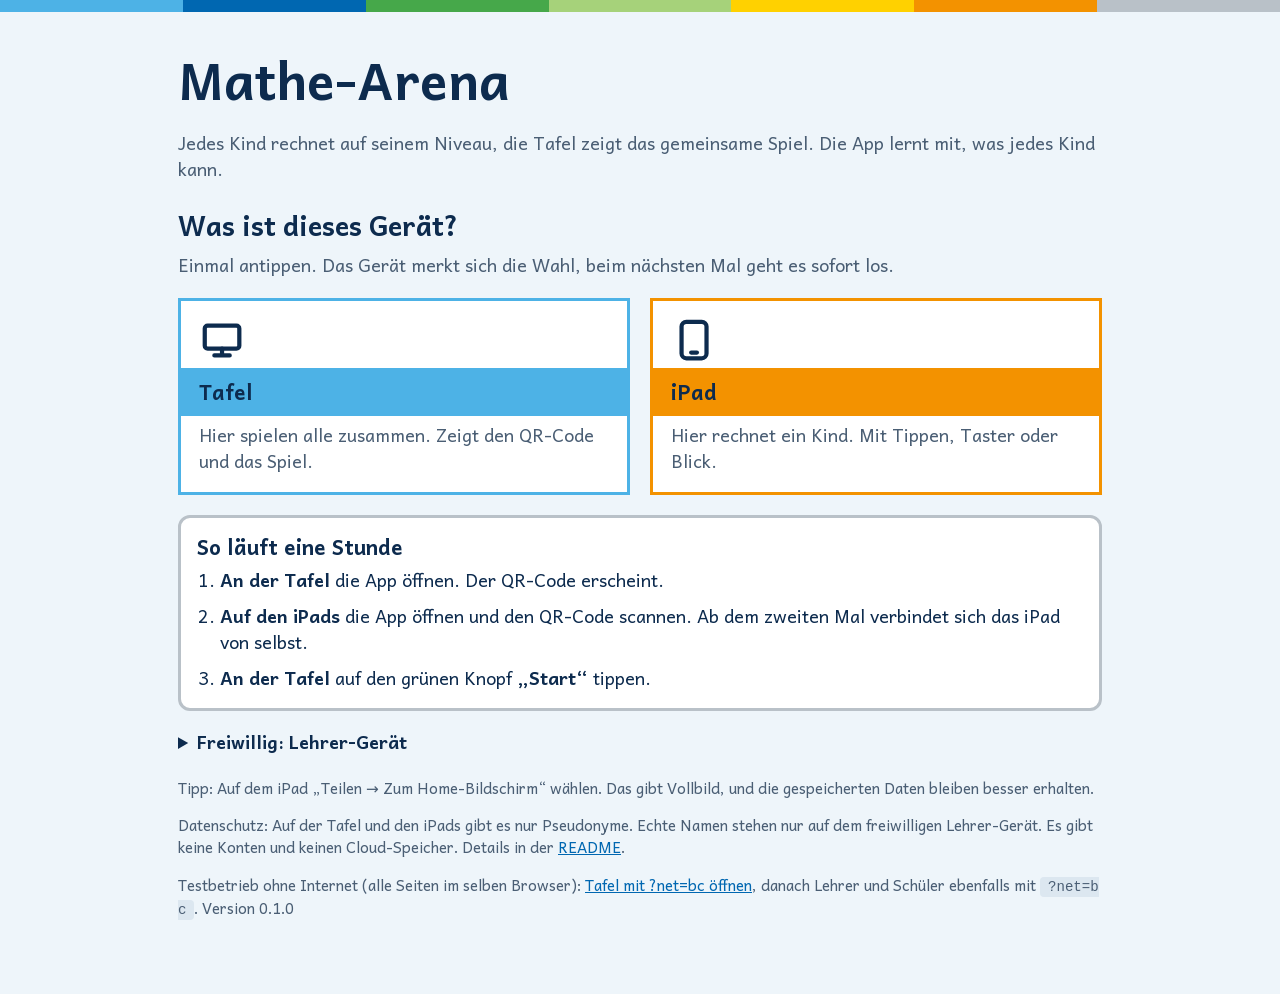
==== commit da7c9891: "Linien-Symbole statt Emojis in Menüs und Knöpfen Co-Authored-By: Claude Sonnet 5.5 <noreply@anthropi" ====
--- a/index.html
+++ b/index.html
@@ -6,8 +6,8 @@
 <meta name="apple-mobile-web-app-capable" content="yes">
 <meta name="apple-mobile-web-app-title" content="Mathe-Arena">
 <title>Mathe-Arena</title>
-<link rel="stylesheet" href="design.css?v=2">
-<link rel="stylesheet" href="css/style.css?v=11">
+<link rel="stylesheet" href="design.css?v=3">
+<link rel="stylesheet" href="css/style.css?v=12">
 </head>
 <body class="theme-jugend">
 <div class="band" aria-hidden="true"><i></i><i></i><i></i><i></i><i></i><i></i><i></i></div>
@@ -42,7 +42,7 @@
   <p class="small muted">Testbetrieb ohne Internet (alle Seiten im selben Browser): <a id="lTest" href="tafel.html?net=bc">Tafel mit ?net=bc öffnen</a>, danach Lehrer und Schüler ebenfalls mit <code>?net=bc</code>. Version <span id="ver"></span></p>
   <p class="small muted" id="roleLine"></p>
 </div>
-<script src="js/common.js?v=3"></script>
+<script src="js/common.js?v=4"></script>
 <script>
   document.getElementById('ver').textContent = MR.VERSION;
   var PAGES = { tafel: 'tafel.html', schueler: 'schueler.html', lehrer: 'lehrer.html' };
--- a/design.css
+++ b/design.css
@@ -3,7 +3,7 @@
    Farben angelehnt an Olympia München 1972 (Otl Aicher):
    sieben Farben plus Weiß, kein Rot, kein Schwarz. Regeln: DESIGN.md
    Diese Datei ist in allen Apps gleich. App-eigenes gehört in style.css.
-   Version 2 (Fachfarben, App-Akzent)
+   Version 3 (Dunkelmodus in Mittelblau)
    ========================================================================== */
 
 :root {
@@ -29,6 +29,8 @@
   /* dunklere Töne für farbige Schrift auf Weiß */
   --gruen-text:  #1E6B2A;
   --orange-text: #9A4F00;
+  --gruen-schrift: var(--gruen-text);    /* im Dunkelmodus heller */
+  --orange-schrift: var(--orange-text);
 
   /* Rollen (wechseln im Dunkelmodus) */
   --hg:          #EEF5FA;  /* Seitenhintergrund */
@@ -66,16 +68,18 @@
 
 @media (prefers-color-scheme: dark) {
   :root {
-    --hg:          #0B1A2C;
-    --karte:       #13263D;
-    --flaeche-2:   #1B3350;
-    --auswahl:     #18395A;
+    --hg:          #1D4F80;  /* Mittelblau, Text 7,4 : 1 */
+    --karte:       #23598D;
+    --flaeche-2:   #2A6498;
+    --auswahl:     #2F6CA3;
     --text:        #E8F1F8;
-    --leise:       #A9BCCF;
-    --linie:       #24405F;
-    --rand:        #6F86A0;
-    --akzent-text: var(--hellblau);
-    --hinweis-text: var(--orange);
+    --leise:       #D6E7F5;
+    --linie:       #3A80BC;
+    --rand:        #B4D2EC;
+    --akzent-text: #B5E2FC;  /* Hellblau, aufgehellt, damit Schrift auf Mittelblau 4,5 : 1 erreicht */
+    --hinweis-text: #FFC266; /* Orange, aufgehellt */
+    --gruen-schrift: #BFE39A;
+    --orange-schrift: #FFC266;
   }
 }
 
--- a/css/style.css
+++ b/css/style.css
@@ -18,9 +18,9 @@
 }
 @media (prefers-color-scheme:dark){
   :root{
-    --line:#3d5168; --rand:#9fb3c8;
-    --bad:var(--orange);
-    --sky:#1c3248; --hill1:#3f8a45; --hill2:#2b6b45;
+    --line:var(--linie); --rand:#B4D2EC;
+    --bad:var(--orange-schrift);
+    --sky:#2A6498; --hill1:#3f8a45; --hill2:#2b6b45;
   }
 }
 /* Leitfarbe je Stil (nur die Akzentfarbe wechselt), Schrift darauf Dunkelblau */
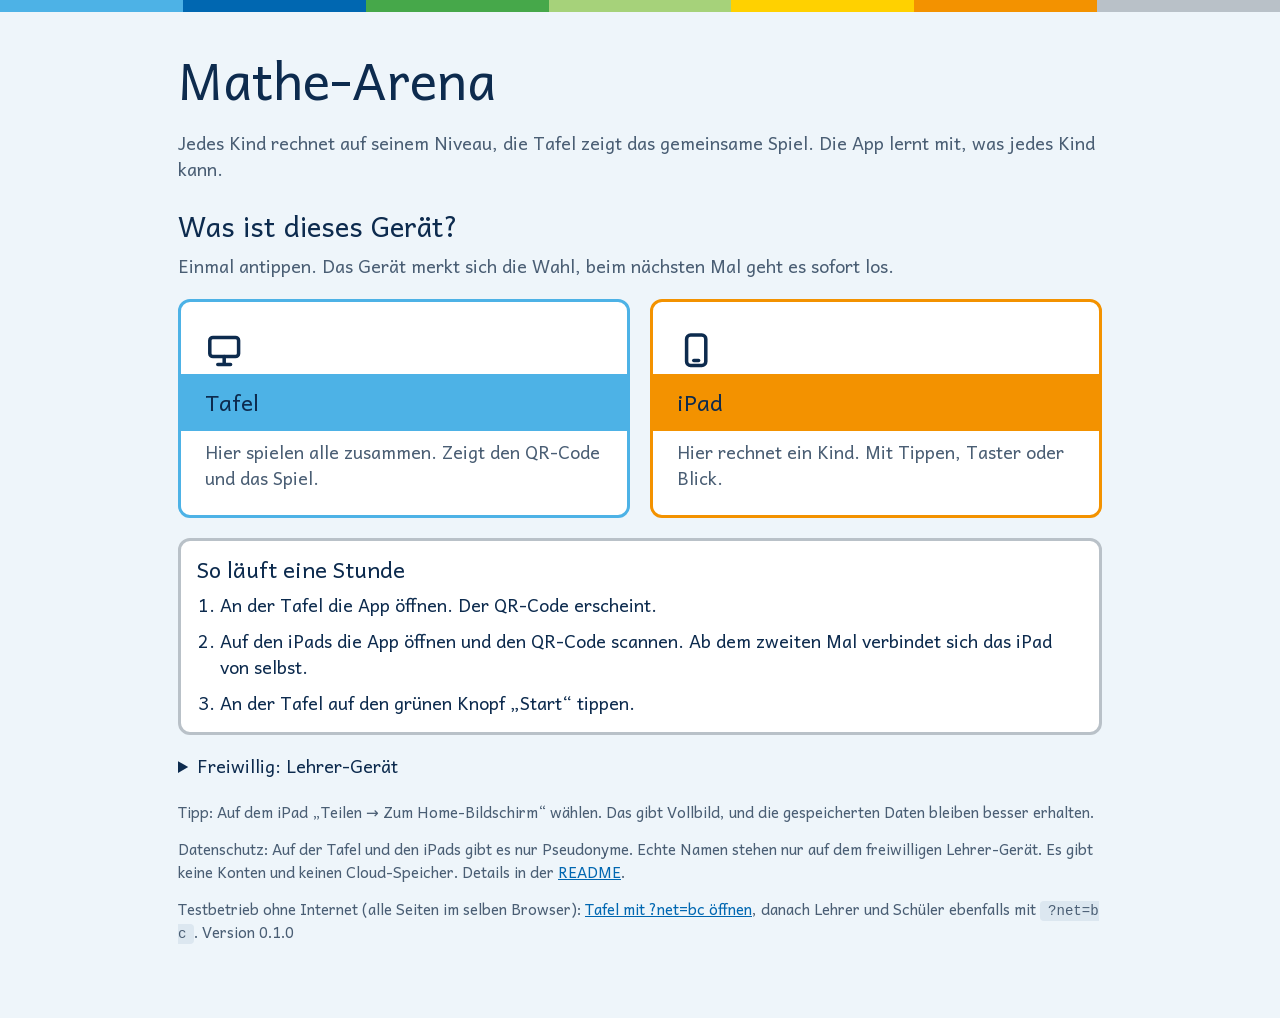
==== commit c1550387: "Design an DESIGN.md angleichen: Linien-Symbole, keine Fettschrift, Palette in Aufgaben, größere Knöp" ====
--- a/index.html
+++ b/index.html
@@ -7,7 +7,7 @@
 <meta name="apple-mobile-web-app-title" content="Mathe-Arena">
 <title>Mathe-Arena</title>
 <link rel="stylesheet" href="design.css?v=3">
-<link rel="stylesheet" href="css/style.css?v=12">
+<link rel="stylesheet" href="css/style.css?v=13">
 </head>
 <body class="theme-jugend">
 <div class="band" aria-hidden="true"><i></i><i></i><i></i><i></i><i></i><i></i><i></i></div>
@@ -18,8 +18,8 @@
   <h2 style="margin-top:28px">Was ist dieses Gerät?</h2>
   <p class="muted" style="margin-top:0">Einmal antippen. Das Gerät merkt sich die Wahl, beim nächsten Mal geht es sofort los.</p>
   <div class="tiles">
-    <a class="tile" id="lTafel" href="tafel.html" data-role="tafel"><div class="ic">📺</div><h2>Tafel</h2><div class="muted">Hier spielen alle zusammen. Zeigt den QR-Code und das Spiel.</div></a>
-    <a class="tile" id="lSchueler" href="schueler.html" data-role="schueler"><div class="ic">📱</div><h2>iPad</h2><div class="muted">Hier rechnet ein Kind. Mit Tippen, Taster oder Blick.</div></a>
+    <a class="tile" id="lTafel" href="tafel.html" data-role="tafel"><div class="ic"><i data-ic="tv"></i></div><h2>Tafel</h2><div class="muted">Hier spielen alle zusammen. Zeigt den QR-Code und das Spiel.</div></a>
+    <a class="tile" id="lSchueler" href="schueler.html" data-role="schueler"><div class="ic"><i data-ic="tablet"></i></div><h2>iPad</h2><div class="muted">Hier rechnet ein Kind. Mit Tippen, Taster oder Blick.</div></a>
   </div>
 
   <div class="card">
@@ -34,7 +34,7 @@
   <details style="margin-top:18px">
     <summary><b>Freiwillig: Lehrer-Gerät</b></summary>
     <p class="muted">Für die echten Namen der Kinder, eine Sicherung der Lernstände und die Steuerung vom Platz aus. Zum Spielen wird es nicht gebraucht. Auf iPad, Mac oder Windows-Rechner öffnen.</p>
-    <a class="btn" id="lLehrer" href="lehrer.html" data-role="lehrer">🧑‍🏫 Lehrer-Gerät öffnen</a>
+    <a class="btn" id="lLehrer" href="lehrer.html" data-role="lehrer"><i data-ic="person"></i> Lehrer-Gerät öffnen</a>
   </details>
 
   <p class="small muted" style="margin-top:22px">Tipp: Auf dem iPad „Teilen → Zum Home-Bildschirm“ wählen. Das gibt Vollbild, und die gespeicherten Daten bleiben besser erhalten.</p>
@@ -42,7 +42,7 @@
   <p class="small muted">Testbetrieb ohne Internet (alle Seiten im selben Browser): <a id="lTest" href="tafel.html?net=bc">Tafel mit ?net=bc öffnen</a>, danach Lehrer und Schüler ebenfalls mit <code>?net=bc</code>. Version <span id="ver"></span></p>
   <p class="small muted" id="roleLine"></p>
 </div>
-<script src="js/common.js?v=4"></script>
+<script src="js/common.js?v=5"></script>
 <script>
   document.getElementById('ver').textContent = MR.VERSION;
   var PAGES = { tafel: 'tafel.html', schueler: 'schueler.html', lehrer: 'lehrer.html' };
--- a/css/style.css
+++ b/css/style.css
@@ -3,7 +3,6 @@
    Auf jeder Farbfläche steht Dunkelblau, keine weiße Schrift, kein Rot, kein Schwarz.
    "Richtig" ist Grün, "Schau noch mal" Orange. Hier stehen nur die Namen, die diese App zusätzlich nutzt. */
 @font-face{ font-family:"Andika"; font-weight:400; font-display:swap; src:url("../schriften/andika-400.woff2") format("woff2"); }
-@font-face{ font-family:"Andika"; font-weight:700; font-display:swap; src:url("../schriften/andika-700.woff2") format("woff2"); }
 
 :root{
   --bg:var(--hg); --panel:var(--karte); --panel2:var(--flaeche-2); --line:var(--silber);
@@ -30,7 +29,9 @@
 *{ box-sizing:border-box; -webkit-tap-highlight-color:transparent; }
 html,body{ margin:0; height:100%; }
 body{ background:var(--bg); color:var(--text); font:18px/1.45 var(--schrift); overscroll-behavior:none; }
-h1,h2,h3{ margin:.2em 0 .4em; line-height:1.15; font-family:var(--anzeige); font-weight:700; }
+h1,h2,h3{ margin:.2em 0 .4em; line-height:1.15; font-family:var(--anzeige); font-weight:400; }
+h1{ font-size:var(--gr-4); } h2{ font-size:var(--gr-3); } h3{ font-size:var(--gr-2); }
+b,strong{ font-weight:400; }   /* keine Fettschrift (DESIGN.md): Farbe, Größe oder Platz statt Fett */
 button{ font:inherit; color:inherit; cursor:pointer; }
 /* Fokus-Rahmen kommt aus design.css (Gelb innen, Dunkelblau außen) */
 .hidden{ display:none !important; }
@@ -45,47 +46,46 @@
 .band i:nth-child(1){ background:var(--hellblau); } .band i:nth-child(2){ background:var(--blau); } .band i:nth-child(3){ background:var(--gruen); } .band i:nth-child(4){ background:var(--hellgruen); }
 .band i:nth-child(5){ background:var(--gelb); } .band i:nth-child(6){ background:var(--orange); } .band i:nth-child(7){ background:var(--silber); }
 
-.btn{ background:var(--panel); border:3px solid var(--rand); border-radius:var(--radius); padding:10px 18px; font-weight:700; min-height:48px; }
+.btn{ display:inline-flex; align-items:center; justify-content:center; gap:var(--a-1); background:var(--panel); color:var(--text); border:var(--rand-breite) solid var(--rand); border-radius:var(--radius); padding:0 var(--a-3); min-height:var(--knopf-hoehe); text-decoration:none; }
 .btn:active{ transform:translateY(2px); }
 .btn.primary{ background:var(--accent); border-color:var(--accent); color:var(--on-accent); }
 .btn.good{ background:var(--ok); border-color:var(--ok); color:var(--on-ok); }
 .btn.danger{ background:transparent; border-color:var(--bad); color:var(--bad); }
-.btn.small{ min-height:38px; padding:5px 12px; font-size:.9rem; border-width:2px; }
-.btn.on{ outline:4px solid var(--dunkelblau); outline-offset:2px; }
+.btn.small{ min-height:48px; padding:0 var(--a-2); font-size:.9rem; }
+.btn.on{ background:var(--auswahl); border-color:var(--akzent-text); }
 .btn:disabled{ opacity:.45; cursor:default; }
-.btn.big{ font-size:1.35rem; padding:16px 26px; min-height:64px; }
-a.btn{ color:inherit; text-decoration:none; display:inline-flex; align-items:center; }
+.btn.big{ font-size:var(--gr-2); padding:0 var(--a-4); min-height:64px; }
 .card{ background:var(--panel); border:3px solid var(--line); border-radius:var(--radius); padding:16px; }
-input,select{ font:inherit; background:var(--panel); color:var(--text); border:3px solid var(--line); border-radius:var(--radius); padding:8px 12px; min-height:46px; max-width:100%; }
-input:focus,select:focus{ border-color:var(--accent); }
+input,select{ font:inherit; background:var(--panel); color:var(--text); border:var(--rand-breite) solid var(--rand); border-radius:var(--radius); padding:0 var(--a-2); min-height:48px; max-width:100%; }
+
 input[type=checkbox],input[type=radio]{ min-height:0; width:22px; height:22px; accent-color:var(--accent); }
-label.chk{ display:flex; gap:8px; align-items:center; padding:6px 0; }
-.seg{ display:inline-flex; border:3px solid var(--rand); border-radius:var(--radius); overflow:hidden; background:var(--panel); }
-.seg button{ border:0; background:transparent; padding:9px 16px; font-weight:700; }
+label.chk{ display:flex; gap:var(--a-1); align-items:center; min-height:48px; }
+.seg{ display:inline-flex; border:var(--rand-breite) solid var(--rand); border-radius:var(--radius); overflow:hidden; background:var(--panel); }
+.seg button{ border:0; background:transparent; padding:0 var(--a-2); min-height:52px; display:inline-flex; align-items:center; gap:var(--a-1); }
 .seg button.on{ background:var(--accent); color:var(--on-accent); }
 .dot{ display:inline-block; width:12px; height:12px; border-radius:50%; background:var(--silber); vertical-align:middle; }
-.dot.ok{ background:var(--gruen); } .dot.bad{ background:var(--orange-dunkel); } .dot.warn{ background:var(--gelb); } .dot.blue{ background:var(--blau); }
+.dot.ok{ background:var(--gruen); } .dot.bad{ background:var(--orange-dunkel); } .dot.warn{ background:var(--gelb); } .dot.blue{ background:var(--hellblau); }
 .steps{ margin:0; padding-left:1.3em; display:flex; flex-direction:column; gap:10px; }
 code{ background:var(--panel2); border-radius:4px; padding:2px 8px; word-break:break-all; font-size:.92em; }
 .banner{ background:color-mix(in srgb,var(--gelb) 30%,var(--panel)); border:3px solid var(--gelb); border-radius:var(--radius); padding:10px 14px; }
 
 /* ---------- Startseite ---------- */
 .home{ max-width:960px; margin:0 auto; padding:28px 18px 60px; }
-.home h1{ font-size:clamp(2rem,6vw,3.2rem); font-weight:700; }
+.home h1{ font-size:clamp(2rem,6vw,3.2rem); }
 .home .tiles{ display:grid; grid-template-columns:repeat(auto-fit,minmax(250px,1fr)); gap:20px; margin:20px 0; }
-.tile{ display:block; text-decoration:none; color:inherit; background:var(--panel); border:3px solid var(--c,var(--hellblau)); border-radius:0; transition:transform .12s,box-shadow .12s; }
-.tile:hover{ transform:translate(-3px,-3px); box-shadow:6px 6px 0 var(--c,var(--hellblau)); }
-.tile h2{ margin:0; padding:12px 18px; background:var(--c,var(--hellblau)); color:var(--dunkelblau); font-size:1.3rem; }
-.tile .ic{ font-size:2.4rem; padding:12px 18px 0; }
-.tile .muted{ padding:6px 18px 18px; }
+.tile{ display:block; text-decoration:none; color:inherit; background:var(--panel); border:3px solid var(--c,var(--hellblau)); border-radius:var(--rundung); overflow:hidden; }
+.tile:hover{ background:var(--auswahl); }
+.tile h2{ margin:0; padding:var(--a-2) var(--a-3); background:var(--c,var(--hellblau)); color:var(--dunkelblau); font-size:var(--gr-2); }
+.tile .ic{ font-size:2.4rem; padding:var(--a-2) var(--a-3) 0; color:var(--text); }
+.tile .ic .symbol{ width:1em; height:1em; }
+.tile .muted{ padding:var(--a-1) var(--a-3) var(--a-3); }
 #lTafel{ --c:var(--hellblau); } #lLehrer{ --c:var(--gruen); } #lSchueler{ --c:var(--orange); }
-@media (prefers-reduced-motion:reduce){ .tile{ transition:none; } .tile:hover{ transform:none; } }
 
 /* ---------- Schüler ---------- */
 body.student{ display:flex; flex-direction:column; height:100dvh; overflow:hidden; user-select:none; -webkit-user-select:none; touch-action:manipulation; font-size:20px; }
 .topbar{ display:flex; align-items:center; gap:10px; padding:8px 14px; background:var(--panel); border-bottom:3px solid var(--line); min-height:54px; }
-.topbar .name{ font-family:var(--anzeige); font-weight:700; }
-.topbar .pts{ margin-left:auto; font-weight:700; font-variant-numeric:tabular-nums; }
+.topbar .name{ font-family:var(--anzeige); }
+.topbar .pts{ margin-left:auto; font-variant-numeric:tabular-nums; }
 .timebar{ height:8px; background:var(--panel2); }
 .timebar i{ display:block; height:100%; width:100%; background:var(--accent); transition:width .25s linear; }
 .screen{ flex:1; min-height:0; display:none; flex-direction:column; padding:14px; overflow:auto; }
@@ -96,7 +96,7 @@
 
 .stage{ flex:1; min-height:0; display:flex; flex-direction:column; position:relative; }
 .qwrap{ flex:0 0 auto; text-align:center; padding:6px 0 10px; }
-.q{ font-size:clamp(2.4rem,9vw,5rem); font-weight:700; letter-spacing:.02em; font-variant-numeric:tabular-nums; }
+.q{ font-size:clamp(2.4rem,9vw,5rem); letter-spacing:.02em; font-variant-numeric:tabular-nums; }
 .visual svg{ width:min(70vw,420px); max-height:30vh; }
 .hintBox{ min-height:0; color:var(--muted); font-size:1.1rem; }
 .hintBox svg{ width:min(60vw,300px); max-height:22vh; }
@@ -104,18 +104,18 @@
 .opts{ flex:1; min-height:0; display:grid; gap:14px; padding:4px 0; }
 .opts.n4{ grid-template-columns:1fr 1fr; grid-template-rows:1fr 1fr; }
 .opts.n2{ grid-template-columns:1fr 1fr; }
-.opt{ position:relative; background:var(--panel); border:4px solid var(--rand); border-radius:var(--radius); font-size:clamp(2rem,8vw,4.2rem); font-weight:700; display:flex; align-items:center; justify-content:center; min-height:80px; overflow:hidden; }
+.opt{ position:relative; background:var(--panel); border:4px solid var(--rand); border-radius:var(--radius); font-size:clamp(2rem,8vw,4.2rem); display:flex; align-items:center; justify-content:center; min-height:80px; overflow:hidden; }
 .opt:active{ transform:translateY(2px); }
-.opt.scan{ background:var(--gelb); color:var(--on-gelb); box-shadow:0 0 0 6px color-mix(in srgb,var(--gelb) 55%,transparent); }
+.opt.scan{ background:var(--gelb); color:var(--on-gelb); border-color:var(--dunkelblau); border-width:8px; }
 .opt.right{ background:var(--gruen); border-color:var(--gruen); color:var(--dunkelblau); }
 .opt.wrong{ background:var(--orange); border-color:var(--orange); color:var(--dunkelblau); }
-.dwelling::after{ content:""; position:absolute; inset:0; background:color-mix(in srgb,var(--hellblau) 70%,transparent); animation:dwell var(--dwell,1200ms) linear forwards; pointer-events:none; }
+.dwelling::after{ content:""; position:absolute; inset:0; background:color-mix(in srgb,var(--hellblau) 70%,transparent); animation:dwell var(--dwell,1200ms) linear forwards !important; pointer-events:none; }
 @keyframes dwell{ from{ clip-path:inset(100% 0 0 0);} to{ clip-path:inset(0 0 0 0);} }
 .shape{ width:46%; aspect-ratio:1; }
 .pad{ flex:1; min-height:0; display:flex; flex-direction:column; gap:10px; }
-.padval{ text-align:center; font-size:clamp(2.2rem,8vw,4rem); font-weight:700; min-height:1.3em; background:var(--panel); border:4px solid var(--rand); border-radius:var(--radius); }
+.padval{ text-align:center; font-size:clamp(2.2rem,8vw,4rem); min-height:1.3em; background:var(--panel); border:4px solid var(--rand); border-radius:var(--radius); }
 .padgrid{ flex:1; min-height:0; display:grid; grid-template-columns:repeat(3,1fr); grid-template-rows:repeat(4,1fr); gap:10px; }
-.padgrid button{ background:var(--panel); border:3px solid var(--rand); border-radius:var(--radius); font-size:2.2rem; font-weight:700; }
+.padgrid button{ background:var(--panel); border:3px solid var(--rand); border-radius:var(--radius); font-size:2.2rem; }
 .padgrid button:active{ transform:translateY(2px); }
 .padgrid button.go{ background:var(--gruen); border-color:var(--gruen); color:var(--dunkelblau); }
 .bottombar{ display:flex; gap:10px; padding:8px 14px 12px; }
@@ -123,20 +123,20 @@
 .flashOk{ animation:fok .5s; } .flashBad{ animation:fbad .5s; }
 @keyframes fok{ 0%{ box-shadow:inset 0 0 0 0 var(--gruen);} 30%{ box-shadow:inset 0 0 0 14px var(--gruen);} 100%{ box-shadow:inset 0 0 0 0 var(--gruen);} }
 @keyframes fbad{ 0%{ box-shadow:inset 0 0 0 0 var(--orange);} 30%{ box-shadow:inset 0 0 0 14px var(--orange);} 100%{ box-shadow:inset 0 0 0 0 var(--orange);} }
-.upBanner{ position:absolute; left:50%; top:8%; transform:translateX(-50%); background:var(--gelb); color:var(--on-gelb); border:4px solid var(--on-gelb); padding:10px 22px; border-radius:var(--radius); font-family:var(--anzeige); font-weight:700; font-size:1.3rem; z-index:5; animation:pop .4s; }
+.upBanner{ position:absolute; left:50%; top:8%; transform:translateX(-50%); background:var(--gelb); color:var(--on-gelb); border:4px solid var(--on-gelb); padding:10px 22px; border-radius:var(--radius); font-family:var(--anzeige); font-size:1.3rem; z-index:5; animation:pop .4s; }
 @keyframes pop{ from{ transform:translateX(-50%) scale(.6); opacity:0;} to{ transform:translateX(-50%) scale(1); opacity:1;} }
 
 /* Stufe 0 */
 .s0{ flex:1; display:flex; flex-direction:column; align-items:center; justify-content:center; gap:18px; text-align:center; position:relative; }
-.s0 .say{ font-size:clamp(1.6rem,5vw,2.6rem); font-weight:700; min-height:1.3em; }
-.bigTarget{ position:relative; width:min(62vw,52vh); aspect-ratio:1; border-radius:50%; background:var(--accent); color:var(--on-accent); display:flex; align-items:center; justify-content:center; font-size:2rem; font-weight:700; overflow:hidden; border:8px solid var(--rand); }
+.s0 .say{ font-size:clamp(1.6rem,5vw,2.6rem); min-height:1.3em; }
+.bigTarget{ position:relative; width:min(62vw,52vh); aspect-ratio:1; border-radius:50%; background:var(--accent); color:var(--on-accent); display:flex; align-items:center; justify-content:center; font-size:2rem; overflow:hidden; border:8px solid var(--rand); }
 .bigTarget.calm{ opacity:.22; }
 .bigTarget.go{ animation:pulse 1s infinite; border-color:var(--gelb); }
 @keyframes pulse{ 0%,100%{ transform:scale(1);} 50%{ transform:scale(1.06);} }
 .slots{ display:flex; gap:14px; justify-content:center; }
 .slot{ width:min(14vw,90px); aspect-ratio:1; border-radius:50%; border:5px dashed var(--line); }
 .slot.f{ border:0; background:var(--gruen); }
-.numBig{ font-family:var(--anzeige); font-size:clamp(4rem,16vw,9rem); font-weight:700; line-height:1; }
+.numBig{ font-family:var(--anzeige); font-size:clamp(4rem,16vw,9rem); line-height:1; }
 .particle{ position:absolute; width:14px; height:14px; border-radius:50%; pointer-events:none; animation:fly .9s ease-out forwards; }
 @keyframes fly{ from{ transform:translate(0,0) scale(1); opacity:1;} to{ transform:translate(var(--dx),var(--dy)) scale(.2); opacity:0;} }
 
@@ -150,37 +150,38 @@
 /* ---------- Tafel ---------- */
 body.board{ height:100dvh; overflow:hidden; display:flex; flex-direction:column; cursor:default; font-size:20px; }
 .bbar{ display:flex; align-items:center; gap:22px; padding:10px 26px; background:var(--panel); border-bottom:3px solid var(--line); font-size:1.2rem; }
-.bbar .timer{ margin-left:auto; font-family:var(--anzeige); font-size:2.6rem; font-weight:700; font-variant-numeric:tabular-nums; }
-.bbar .gear{ background:var(--panel); border:3px solid var(--rand); border-radius:var(--radius); padding:6px 14px; font-size:1.1rem; font-weight:700; }
+.bbar .timer{ margin-left:auto; font-family:var(--anzeige); font-size:2.6rem; font-variant-numeric:tabular-nums; }
+.bbar .gear{ display:inline-flex; align-items:center; gap:var(--a-1); background:var(--panel); border:var(--rand-breite) solid var(--rand); border-radius:var(--radius); padding:0 var(--a-2); min-height:48px; font-size:var(--gr-1); }
 .bmain{ flex:1; min-height:0; position:relative; }
 .view{ position:absolute; inset:0; padding:24px 32px; display:none; }
 .view.on{ display:flex; }
 #vLobby{ gap:48px; align-items:center; justify-content:center; }
 #qrBox canvas{ width:min(38vh,34vw); height:min(38vh,34vw); border:3px solid var(--line); }
-.codeBig{ font-family:var(--anzeige); font-size:5rem; font-weight:700; letter-spacing:.2em; }
+.codeBig{ font-family:var(--anzeige); font-size:5rem; letter-spacing:.2em; }
 .chips{ display:flex; flex-wrap:wrap; gap:12px; }
-.chip{ display:inline-flex; align-items:center; gap:8px; padding:8px 18px; border-radius:999px; background:var(--panel); border:4px solid var(--c,var(--line)); font-size:1.3rem; font-weight:700; }
+.chip{ display:inline-flex; align-items:center; gap:8px; padding:8px 18px; border-radius:999px; background:var(--panel); border:4px solid var(--c,var(--line)); font-size:1.3rem; }
 .chip.off{ opacity:.4; }
 .chip .dot{ background:var(--c); }
 #vRun{ flex-direction:column; gap:14px; }
 #trackBox{ position:relative; flex:1; min-height:0; }
 #track{ width:100%; height:100%; }
 #pct{ position:absolute; left:0; right:0; top:50%; transform:translateY(-50%); text-align:center; pointer-events:none; }
-#pct b{ font-family:var(--anzeige); font-size:6rem; font-weight:700; display:block; line-height:1; }
+#pct b{ font-family:var(--anzeige); font-size:6rem; display:block; line-height:1; }
 #pct span{ font-size:1.6rem; color:var(--muted); }
 #lanes{ flex:1; min-height:0; display:flex; flex-direction:column; justify-content:center; gap:10px; }
-.lane{ display:grid; grid-template-columns:230px 1fr 90px; gap:14px; align-items:center; font-size:1.4rem; font-weight:700; }
+.lane{ display:grid; grid-template-columns:230px 1fr 90px; gap:14px; align-items:center; font-size:1.4rem; }
 .lane .bar{ height:34px; background:var(--panel2); border:3px solid var(--line); border-radius:999px; overflow:hidden; }
 .lane .bar i{ display:block; height:100%; width:0; background:var(--c); border-radius:999px; transition:width .6s ease; }
 .lane .v{ text-align:right; font-variant-numeric:tabular-nums; }
 #ticker{ height:46px; display:flex; gap:12px; overflow:hidden; align-items:center; }
-.tick{ padding:6px 14px; border-radius:999px; background:var(--panel); border:3px solid var(--c); font-weight:700; animation:pop2 .4s; white-space:nowrap; }
+.tick{ padding:6px 14px; border-radius:999px; background:var(--panel); border:3px solid var(--c); animation:pop2 .4s; white-space:nowrap; }
 @keyframes pop2{ from{ transform:scale(.6); opacity:0;} to{ transform:scale(1); opacity:1;} }
 #vEnd{ flex-direction:column; align-items:center; justify-content:center; text-align:center; gap:18px; }
-#vEnd h1{ font-size:4.2rem; font-weight:700; }
+#vEnd h1{ font-size:4.2rem; }
 .titles{ display:flex; gap:18px; flex-wrap:wrap; justify-content:center; }
 .titleCard{ background:var(--panel); border:4px solid var(--gelb); border-radius:var(--radius); padding:16px 26px; min-width:220px; }
-.titleCard .ic{ font-size:2.6rem; }
+.titleCard .ic{ font-size:2.6rem; color:var(--text); }
+.titleCard .ic .symbol{ width:1em; height:1em; }
 .overlay{ position:fixed; inset:0; background:rgb(13 43 78 / .8); z-index:30; display:flex; align-items:center; justify-content:center; padding:20px; }
 .overlay .card{ max-width:640px; width:100%; display:flex; flex-direction:column; gap:14px; max-height:92vh; overflow:auto; border-color:var(--rand); }
 .overlay canvas{ width:240px; height:240px; align-self:center; border:3px solid var(--line); }
@@ -189,7 +190,7 @@
 body.teacher{ min-height:100dvh; height:auto; font-size:17px; }
 .tbar{ position:sticky; top:0; z-index:10; display:flex; align-items:center; gap:12px; flex-wrap:wrap; padding:10px 16px; background:var(--panel); border-bottom:3px solid var(--line); }
 .tabs{ display:flex; gap:6px; }
-.tabs button{ border:0; background:transparent; padding:10px 16px; border-radius:var(--radius); font-weight:700; color:var(--muted); }
+.tabs button{ border:0; background:transparent; padding:0 var(--a-2); min-height:48px; border-radius:var(--radius); color:var(--muted); }
 .tabs button.on{ background:var(--accent); color:var(--on-accent); }
 .tmain{ max-width:1100px; margin:0 auto; padding:16px; display:flex; flex-direction:column; gap:16px; }
 .kids{ display:grid; grid-template-columns:repeat(auto-fill,minmax(260px,1fr)); gap:14px; }
@@ -199,8 +200,8 @@
 .kid.blue{ border-color:var(--blau); border-width:4px; }
 .kid.green{ border-color:var(--gruen); }
 .kid.off{ opacity:.55; }
-.kid .nm{ font-family:var(--anzeige); font-weight:700; font-size:1.1rem; display:flex; gap:8px; align-items:center; }
-.kid .tk{ font-size:1.4rem; font-weight:700; min-height:1.6em; font-variant-numeric:tabular-nums; }
+.kid .nm{ font-family:var(--anzeige); font-size:1.1rem; display:flex; gap:8px; align-items:center; }
+.kid .tk{ font-size:1.4rem; min-height:1.6em; font-variant-numeric:tabular-nums; }
 .lv{ display:flex; gap:6px; flex-wrap:wrap; }
 .lv span{ background:var(--panel2); border-radius:4px; padding:2px 8px; font-size:.8rem; }
 table.tbl{ width:100%; border-collapse:collapse; }
@@ -220,7 +221,7 @@
 #vEnd.wiese .titleCard .ic{ font-size:2rem; }
 #vEnd.wiese #endChips{ display:none; }
 #meadow{ width:100%; height:100%; overflow:visible; display:block; }
-#meadowInfo{ position:absolute; left:28px; top:22px; background:var(--panel); border:4px solid var(--gruen); border-radius:var(--radius); padding:8px 18px; font-size:1.5rem; font-weight:700; }
+#meadowInfo{ position:absolute; left:28px; top:22px; background:var(--panel); border:4px solid var(--gruen); border-radius:var(--radius); padding:8px 18px; font-size:1.5rem; }
 #ticker{ margin-top:auto; position:relative; }
 .fl-stem{ transform-origin:0 0; animation:stemUp .8s ease-out both; }
 .fl-head{ transform-origin:0 0; animation:bloomIn .7s .55s cubic-bezier(.2,1.7,.4,1) both; }
@@ -232,8 +233,8 @@
 @keyframes flap{ from{ transform:scaleX(1); } to{ transform:scaleX(.35); } }
 @media (prefers-reduced-motion:reduce){ .fl-stem,.fl-head{ animation-duration:.01s; animation-delay:0s; } .bfly{ display:none; } }
 
-.btn.huge{ font-size:2rem; padding:20px 48px; min-height:92px; }
-.bbar .gear.alert{ background:var(--orange); border-color:var(--dunkelblau); color:var(--dunkelblau); animation:pulse 1.2s infinite; }
+.btn.huge{ font-size:var(--gr-3); padding:0 48px; min-height:92px; }
+.bbar .gear.alert{ background:var(--orange); border-color:var(--dunkelblau); color:var(--dunkelblau); }
 .helpRow{ display:flex; gap:12px; align-items:center; flex-wrap:wrap; padding:10px 0; border-bottom:2px solid var(--line); }
 .helpRow.help{ background:color-mix(in srgb,var(--orange) 18%,transparent); }
 .helpRow.idle,.helpRow.err{ background:color-mix(in srgb,var(--gelb) 22%,transparent); }
@@ -247,13 +248,13 @@
 
 /* Neue Aufgabenarten: Einsammeln, Zählen und Tippen, Zahlen nachspuren */
 .tc,.tr{ flex:1; display:flex; flex-direction:column; align-items:center; justify-content:center; gap:14px; text-align:center; width:100%; }
-.tc .say,.tr .say{ font-size:clamp(1.4rem,4.5vw,2.2rem); font-weight:700; }
+.tc .say,.tr .say{ font-size:clamp(1.4rem,4.5vw,2.2rem); }
 .tcItems{ width:min(86vw,58vh); }
 .tcSvg{ width:100%; overflow:visible; }
 .tcItem circle{ fill:var(--panel); stroke:var(--rand); stroke-width:2.2; transition:fill .2s; }
-.tcItem text{ font-size:9px; font-weight:700; fill:var(--dunkelblau); font-family:var(--schrift); }
+.tcItem text{ font-size:9px; fill:var(--dunkelblau); font-family:var(--schrift); }
 .tcItem.on circle{ fill:var(--gruen); stroke:var(--gruen); }
-.tcNum{ font-family:var(--anzeige); font-size:clamp(3rem,12vw,6rem); font-weight:700; line-height:1; }
+.tcNum{ font-family:var(--anzeige); font-size:clamp(3rem,12vw,6rem); line-height:1; }
 .coinRow{ display:flex; gap:3vw; justify-content:center; min-height:min(18vw,16vh); }
 .coin{ width:min(18vw,16vh); height:auto; transition:transform .7s ease-in,opacity .7s ease-in; }
 .coin.gone{ transform:translateY(22vh) scale(.15); opacity:0; }
@@ -262,3 +263,4 @@
 @keyframes bump{ 50%{ transform:scale(1.18); } }
 .trWrap{ flex:1; min-height:0; display:flex; align-items:center; justify-content:center; width:100%; }
 #trc{ touch-action:none; background:var(--panel); border:3px solid var(--line); border-radius:var(--radius); max-height:100%; }
+table.tbl th{ font-weight:400; color:var(--muted); }
